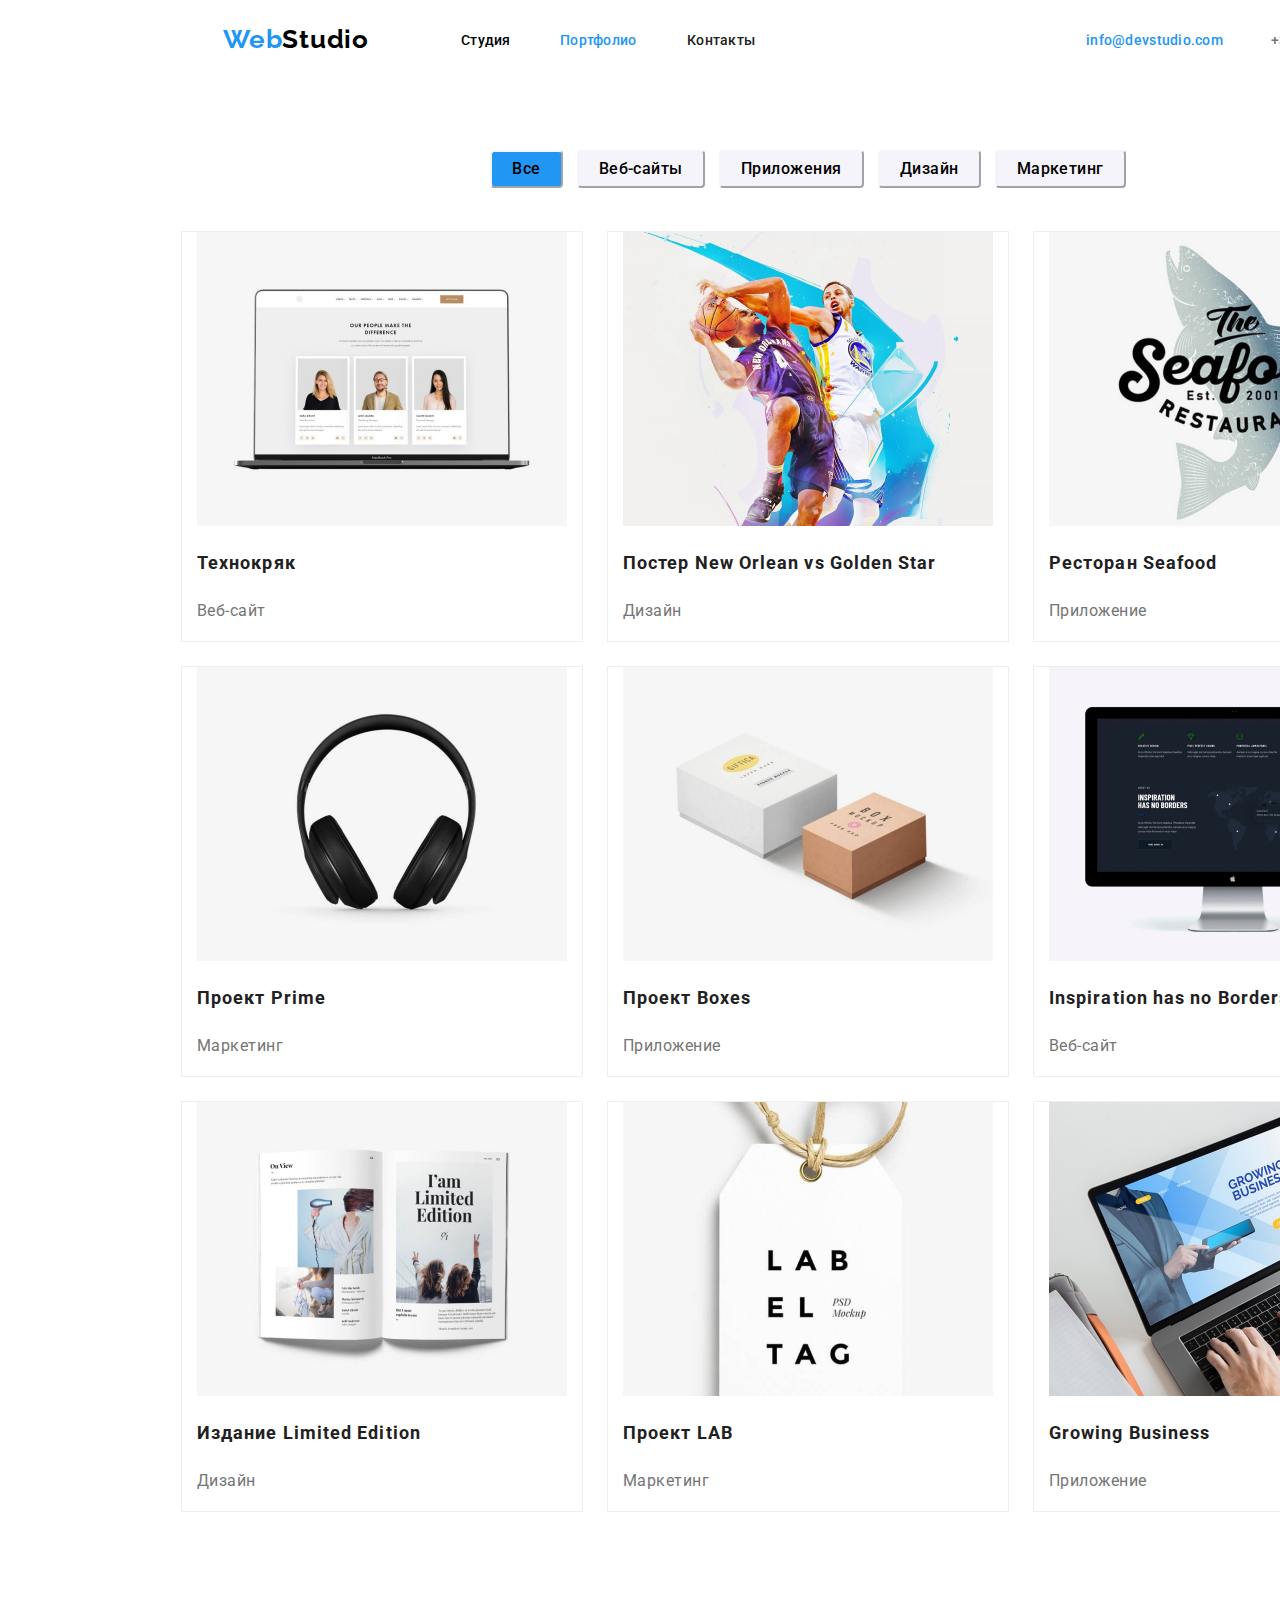
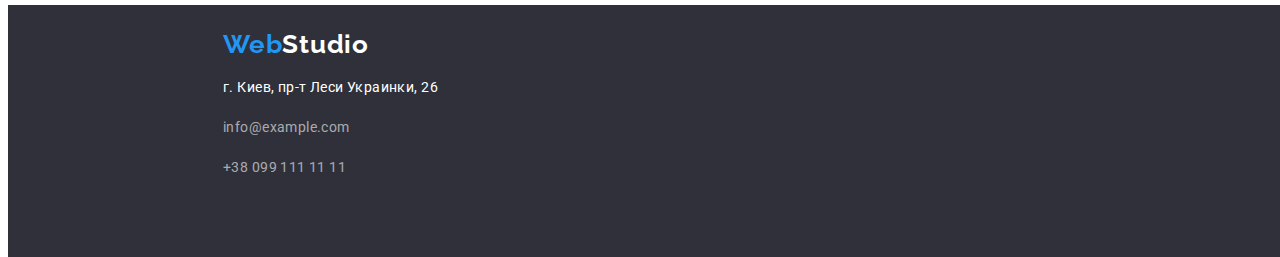
==== portfolio.html @ 657d3d7f "Add files via upload" ====
<!DOCTYPE html>
<html lang="en">
<head>
    <meta charset="UTF-8">
    <meta http-equiv="X-UA-Compatible" content="IE=edge">
    <meta name="viewport" content="width=device-width, initial-scale=1.0">
    <title>Portfolio</title>
    <link rel="stylesheet" href="styles/styles2.css">
    <link rel="preconnect" href="https://fonts.googleapis.com">
    <link rel="preconnect" href="https://fonts.gstatic.com" crossorigin>
    <link href="https://fonts.googleapis.com/css2?family=Raleway:wght@700&family=Roboto:wght@400;700;900&display=swap"
        rel="stylesheet">
</head>
<body>
    <!-- header линия ссылок итд -->
    <header class="header-top">
        <a href="index.html" class="webstudio">Web<span style="color: black;">Studio</span></a>
        <a href="index.html" class="header-studio">Студия</a>
        <a href="portfolio.html" class="header-contact-portfolio">Портфолио</a>
        <a href="" class="header-contact">Контакты</a>
        <a href="mailto:info@devstudio.com" class="header-email">info@devstudio.com</a>
        <a href="callto:+380961111111" class="header-phone">+38 096 111 11 11</a>
    </header>
    
    <main class="main">
        <!-- buttons -->
        <div class="buttons">
            <button class="button button1">Все</button>
            <button class="button">Веб-сайты</button>
            <button class="button">Приложения</button>
            <button class="button">Дизайн</button>
            <button class="button">Маркетинг</button>
            
        </div>
        <!-- stuff -->
        <div class="stuffmain">
        <table class="stuff">
            <tr>
                <td><div class="stuffone"><img src="img/item1.jpg" alt="item1" width="370"><div class="itemname">Технокряк</div><div class="itemdesc">Веб-сайт</div> </div></td>
                <td><div class="stuffone"><img src="img/item2.jpg" alt="item1" width="370"><div class="itemname">Постер New Orlean vs Golden Star</div><div class="itemdesc">Дизайн</div> </div></td>
                <td><div class="stuffone"><img src="img/item3.jpg" alt="item1" width="370"><div class="itemname">Ресторан Seafood</div><div class="itemdesc">Приложение </div></div></td>
            </tr>
            <tr>
                <td><div class="stuffone"><img src="img/item4.jpg" alt="item1" width="370"><div class="itemname">Проект Prime</div><div class="itemdesc">Маркетинг</div></div></td>
                <td><div class="stuffone"><img src="img/item5.jpg" alt="item1" width="370"><div class="itemname">Проект Boxes</div>
                <div class="itemdesc">Приложение</div></div></td>
                <td><div class="stuffone"><img src="img/item6.jpg" alt="item1" width="370"><div class="itemname">Inspiration has no Borders</div>
                <div class="itemdesc">Веб-сайт</div></div></td>
            </tr>
            <tr>
                <td><div class="stuffone"><img src="img/item7.jpg" alt="item1" width="370"><div class="itemname">Издание Limited Edition</div>
                <div class="itemdesc">Дизайн</div></div></td>
                <td><div class="stuffone"><img src="img/item8.jpg" alt="item1" width="370"><div class="itemname">Проект LAB</div>
                <div class="itemdesc">Маркетинг</div></div></td>
                <td><div class="stuffone"><img src="img/item9.jpg" alt="item1" width="370"><div class="itemname">Growing Business</div>
                <div class="itemdesc">Приложение</div></div></td>
            </tr>
        </table>
        </div>
    </main>
    <!-- footer -->
    <footer class="footer-">
        <a href="" class="webstudio">Web<span style="color: rgb(255, 255, 255);">Studio</span></a>
        <div class="connect">
            <address class="adr">г. Киев, пр-т Леси Украинки, 26</address>
            <p><a href="mailto:info@example.com" class="email">info@example.com</a></p>
            <p><a href="tel:+380991111111" class="tel">+38 099 111 11 11</a></p>
        </div>
    </footer>

</body>
</html>
---- styles/styles2.css ----
/* header */
body {
  background-color: #ffffff;
  font-family: "Roboto", sans-serif;
}
/* header линия ссылок итд */
.header-top {
  position: absolute;
  width: 1600px;
  height: 80px;
  left: 0px;
  top: 0px;
  margin-left: 8px;
  background: #ffffff;
}
.webstudio {
  position: absolute;
  width: 145px;
  height: 31px;
  left: 215px;
  top: 24px;
  text-decoration: none;
  font-family: Raleway;
  font-style: normal;
  font-weight: bold;
  font-size: 26px;
  line-height: 31px;
  letter-spacing: 0.03em;
  color: #2196f3;
}
.header-studio {
  position: absolute;
  width: 49px;
  height: 16px;
  left: 453px;
  top: 32px;
  text-decoration: none;
  font-family: Roboto;
  font-style: normal;
  font-weight: 500;
  font-size: 14px;
  line-height: 16px;
  letter-spacing: 0.02em;

  color: black;
}

.header-contact-portfolio {
  position: absolute;
  width: 77px;
  height: 16px;
  left: 552px;
  top: 32px;
  text-decoration: none;
  font-family: Roboto;
  font-style: normal;
  font-weight: 500;
  font-size: 14px;
  line-height: 16px;
  letter-spacing: 0.02em;

  color: #2196f3;
}
.header-contact {
  position: absolute;
  width: 68px;
  height: 16px;
  left: 679px;
  top: 32px;
  text-decoration: none;
  font-family: Roboto;
  font-style: normal;
  font-weight: 500;
  font-size: 14px;
  line-height: 16px;
  letter-spacing: 0.02em;

  color: #212121;
}
.header-email {
  position: absolute;
  width: 135px;
  height: 16px;
  left: 1078px;
  top: 32px;
  text-decoration: none;
  font-family: Roboto;
  font-style: normal;
  font-weight: 500;
  font-size: 14px;
  line-height: 16px;
  letter-spacing: 0.02em;

  color: #2196f3;
}
.header-phone {
  position: absolute;
  width: 122px;
  height: 16px;
  left: 1263px;
  top: 32px;
  text-decoration: none;
  font-family: Roboto;
  font-style: normal;
  font-weight: 500;
  font-size: 14px;
  line-height: 16px;
  letter-spacing: 0.02em;

  color: #757575;
}
/* main */
.main {
  margin-top: 100px;
  text-align: center;
}

/* buttons */

.buttons {
  margin-top: 150px;
  width: 1600px;
}

.button {
  padding-left: 20px;
  padding-right: 20px;
  margin-left: 5px;
  margin-right: 5px;
  height: 38px;
  font-family: Roboto;
  font-style: normal;
  font-weight: 500;
  font-size: 16px;
  line-height: 26px;
  background: #f5f4fa;
  text-align: center;
  letter-spacing: 0.03em;
  cursor: pointer;
  border-radius: 4px;
  border-color: #f5f4fa;
}
.button1 {
  background: #2196f3;
}
/* stuff */
.stuffmain {
  width: 1600px;
}
.stuff {
  margin-top: 30px;
  margin-left: auto;
  margin-right: auto;
  width: 80%;
}
.stuffone {
  background: #ffffff;

  border: 1px solid #eeeeee;
  box-sizing: border-box;
  padding: 0px;
  margin: 10px;
}
.itemname {
  font-family: Roboto;
  font-style: normal;
  font-weight: bold;
  font-size: 18px;
  line-height: 36px;
  /* identical to box height, or 200% */
  text-align: left;
  letter-spacing: 0.06em;
  margin-left: 15px;
  margin-top: 15px;
  margin-bottom: 15px;
  color: #212121;
}
.itemdesc {
  font-family: Roboto;
  font-style: normal;
  font-weight: normal;
  font-size: 16px;
  line-height: 30px;
  /* identical to box height, or 187% */
  text-align: left;
  letter-spacing: 0.03em;
  margin-left: 15px;
  margin-top: 15px;
  margin-bottom: 15px;

  color: #757575;
}
/* footer */

.footer- {
  position: absolute;
  width: 1600px;
  height: 252px;
  left: 0px;
  top: 1597px;
  background: #2f303a;
  margin: 8px;
}
.connect {
  margin-top: 70px;
  margin-left: 215px;
}
.adr {
  font-family: Roboto;
  font-style: normal;
  font-weight: normal;
  font-size: 14px;
  line-height: 24px;
  /* or 171% */

  letter-spacing: 0.03em;

  color: #ffffff;
}
.email {
  font-family: Roboto;
  font-style: normal;
  font-weight: normal;
  font-size: 14px;
  line-height: 24px;
  /* or 171% */

  letter-spacing: 0.03em;
  text-decoration: none;
  color: rgba(255, 255, 255, 0.6);
}
.tel {
  font-family: Roboto;
  font-style: normal;
  font-weight: normal;
  font-size: 14px;
  line-height: 24px;
  /* or 171% */
  text-decoration: none;
  letter-spacing: 0.03em;

  color: rgba(255, 255, 255, 0.6);
}
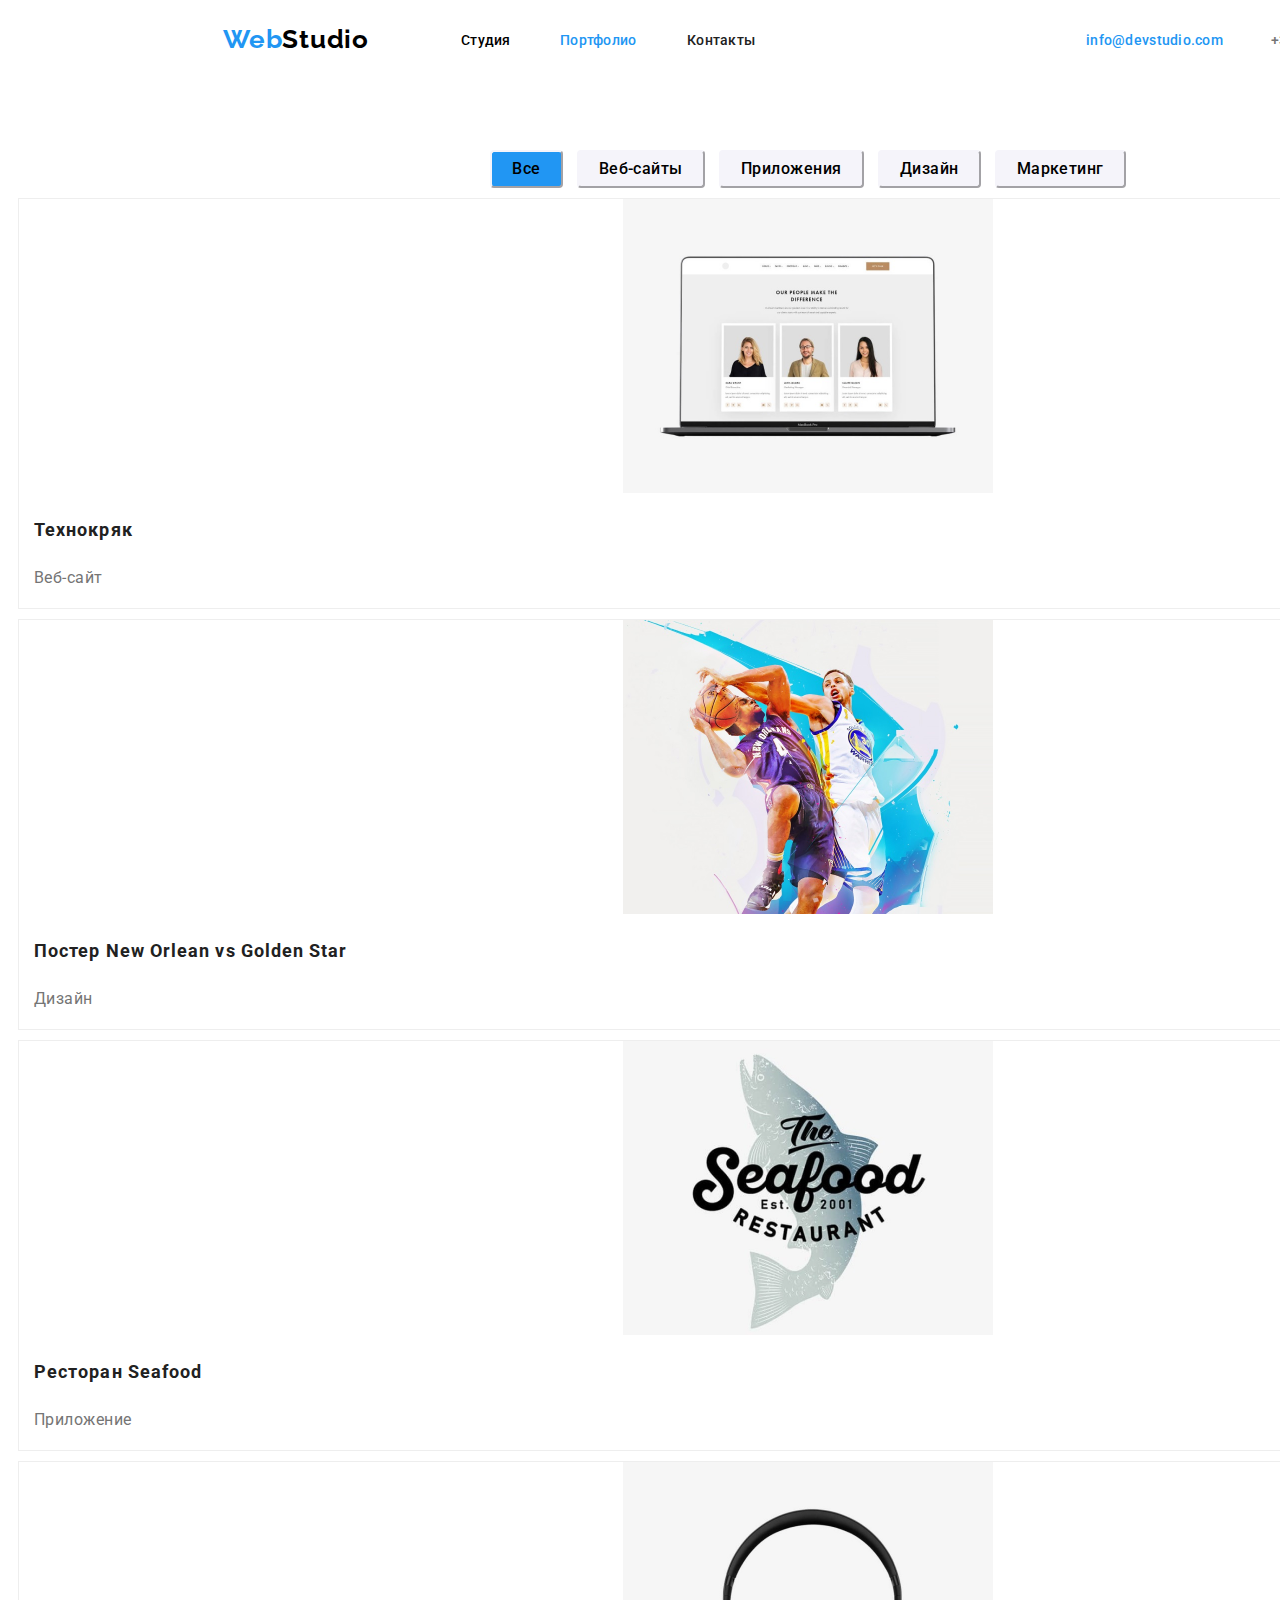
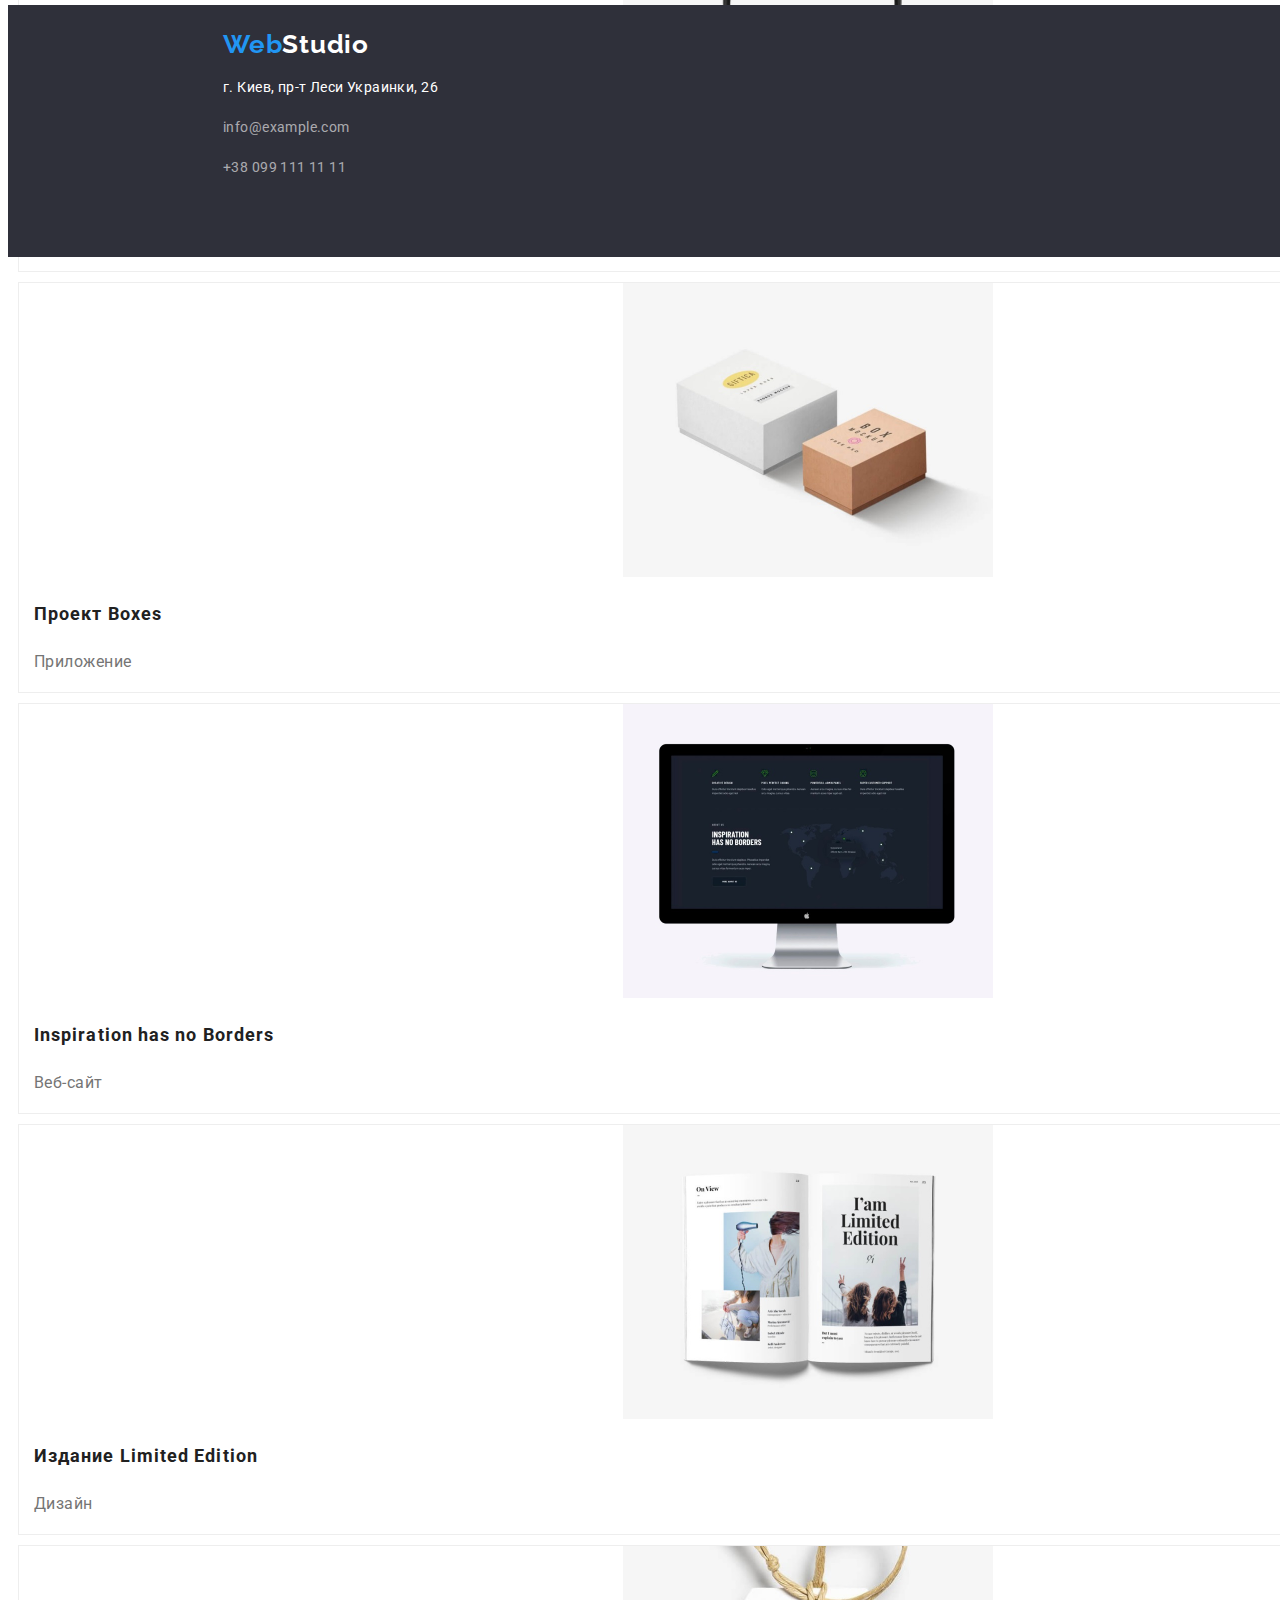
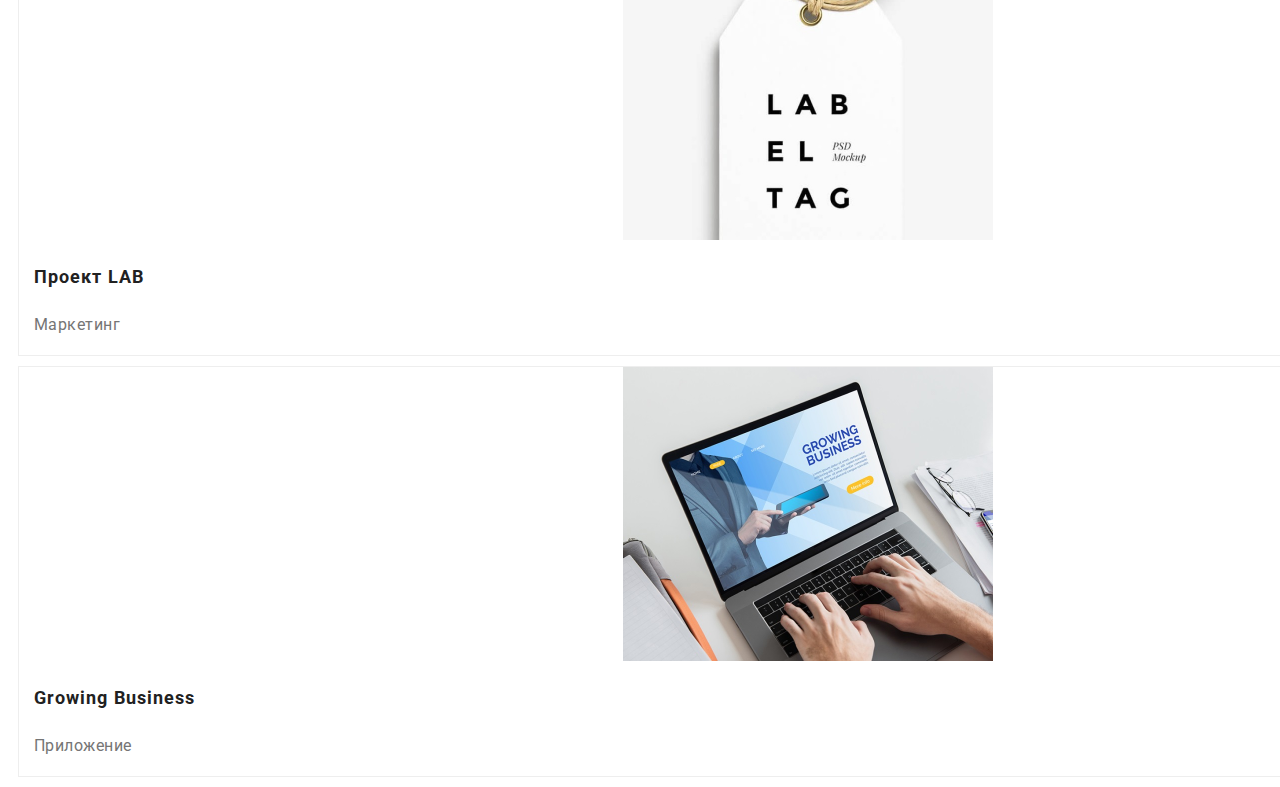
==== commit cd00ae82: "Add files via upload" ====
--- a/portfolio.html
+++ b/portfolio.html
@@ -34,28 +34,29 @@
         </div>
         <!-- stuff -->
         <div class="stuffmain">
-        <table class="stuff">
-            <tr>
-                <td><div class="stuffone"><img src="img/item1.jpg" alt="item1" width="370"><div class="itemname">Технокряк</div><div class="itemdesc">Веб-сайт</div> </div></td>
-                <td><div class="stuffone"><img src="img/item2.jpg" alt="item1" width="370"><div class="itemname">Постер New Orlean vs Golden Star</div><div class="itemdesc">Дизайн</div> </div></td>
-                <td><div class="stuffone"><img src="img/item3.jpg" alt="item1" width="370"><div class="itemname">Ресторан Seafood</div><div class="itemdesc">Приложение </div></div></td>
-            </tr>
-            <tr>
-                <td><div class="stuffone"><img src="img/item4.jpg" alt="item1" width="370"><div class="itemname">Проект Prime</div><div class="itemdesc">Маркетинг</div></div></td>
-                <td><div class="stuffone"><img src="img/item5.jpg" alt="item1" width="370"><div class="itemname">Проект Boxes</div>
-                <div class="itemdesc">Приложение</div></div></td>
-                <td><div class="stuffone"><img src="img/item6.jpg" alt="item1" width="370"><div class="itemname">Inspiration has no Borders</div>
-                <div class="itemdesc">Веб-сайт</div></div></td>
-            </tr>
-            <tr>
-                <td><div class="stuffone"><img src="img/item7.jpg" alt="item1" width="370"><div class="itemname">Издание Limited Edition</div>
-                <div class="itemdesc">Дизайн</div></div></td>
-                <td><div class="stuffone"><img src="img/item8.jpg" alt="item1" width="370"><div class="itemname">Проект LAB</div>
-                <div class="itemdesc">Маркетинг</div></div></td>
-                <td><div class="stuffone"><img src="img/item9.jpg" alt="item1" width="370"><div class="itemname">Growing Business</div>
-                <div class="itemdesc">Приложение</div></div></td>
-            </tr>
-        </table>
+            <!-- 1 line -->
+            <div class="not-table">
+                <div class="stuffone"><img src="img/item1.jpg" alt="item1" width="370"><div class="itemname">Технокряк</div><div class="itemdesc">Веб-сайт</div> </div>
+                <div class="stuffone"><img src="img/item2.jpg" alt="item1" width="370"><div class="itemname">Постер New Orlean vs Golden Star</div><div class="itemdesc">Дизайн</div> </div>
+                <div class="stuffone"><img src="img/item3.jpg" alt="item1" width="370"><div class="itemname">Ресторан Seafood</div><div class="itemdesc">Приложение </div></div>
+            </div>
+            <!-- 2 line -->
+            <div class="not-table">   
+                <div class="stuffone"><img src="img/item4.jpg" alt="item1" width="370"><div class="itemname">Проект Prime</div><div class="itemdesc">Маркетинг</div></div>
+                <div class="stuffone"><img src="img/item5.jpg" alt="item1" width="370"><div class="itemname">Проект Boxes</div>
+                <div class="itemdesc">Приложение</div></div>
+                <div class="stuffone"><img src="img/item6.jpg" alt="item1" width="370"><div class="itemname">Inspiration has no Borders</div>
+                <div class="itemdesc">Веб-сайт</div></div>
+            </div>
+            <!-- 3 line -->
+            <div class="not-table">
+                <div class="stuffone"><img src="img/item7.jpg" alt="item1" width="370"><div class="itemname">Издание Limited Edition</div>
+                <div class="itemdesc">Дизайн</div></div>
+                <div class="stuffone"><img src="img/item8.jpg" alt="item1" width="370"><div class="itemname">Проект LAB</div>
+                <div class="itemdesc">Маркетинг</div></div>
+                <div class="stuffone"><img src="img/item9.jpg" alt="item1" width="370"><div class="itemname">Growing Business</div>
+                <div class="itemdesc">Приложение</div></div>
+            </div>
         </div>
     </main>
     <!-- footer -->
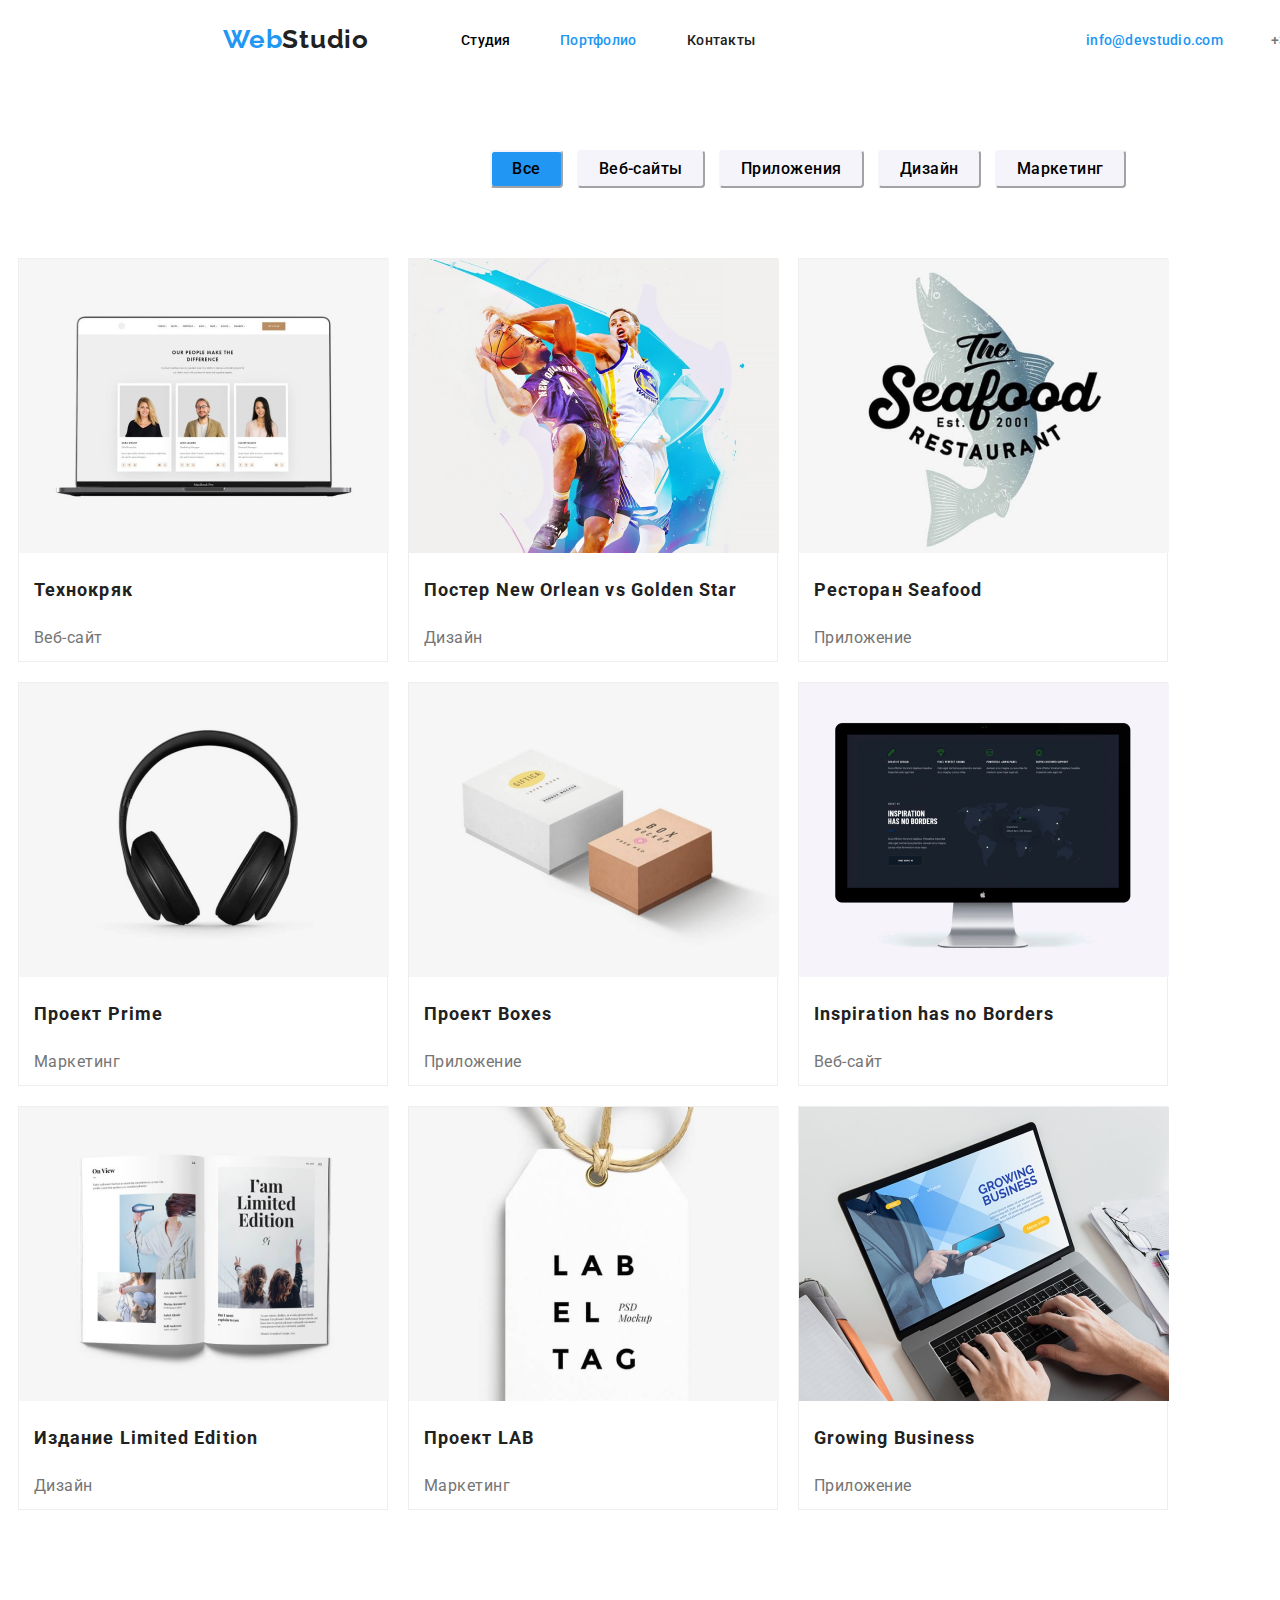
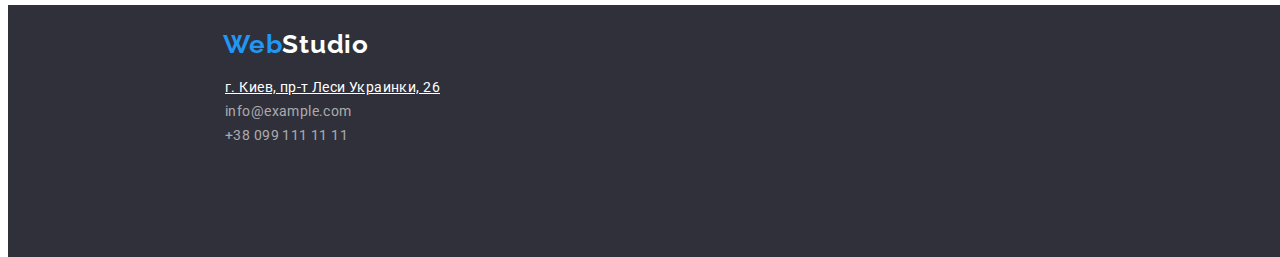
==== commit f53ab91b: "Add files via upload" ====
--- a/portfolio.html
+++ b/portfolio.html
@@ -5,21 +5,27 @@
     <meta http-equiv="X-UA-Compatible" content="IE=edge">
     <meta name="viewport" content="width=device-width, initial-scale=1.0">
     <title>Portfolio</title>
-    <link rel="stylesheet" href="styles/styles2.css">
     <link rel="preconnect" href="https://fonts.googleapis.com">
     <link rel="preconnect" href="https://fonts.gstatic.com" crossorigin>
     <link href="https://fonts.googleapis.com/css2?family=Raleway:wght@700&family=Roboto:wght@400;700;900&display=swap"
         rel="stylesheet">
+    <link rel="stylesheet" href="styles/styles2.css">
 </head>
 <body>
     <!-- header линия ссылок итд -->
     <header class="header-top">
-        <a href="index.html" class="webstudio">Web<span style="color: black;">Studio</span></a>
-        <a href="index.html" class="header-studio">Студия</a>
-        <a href="portfolio.html" class="header-contact-portfolio">Портфолио</a>
-        <a href="" class="header-contact">Контакты</a>
-        <a href="mailto:info@devstudio.com" class="header-email">info@devstudio.com</a>
-        <a href="callto:+380961111111" class="header-phone">+38 096 111 11 11</a>
+        <nav>
+            <a href="index.html" class="webstudio">Web<span class="say-no-to-inline-styles-black">Studio</span></a>
+            <ul class="listfirst">
+                <li><a href="index.html" class="header-studio">Студия</a></li>
+                <li><a href="portfolio.html" class="header-contact-portfolio">Портфолио</a></li>
+                <li><a href="" class="header-contact">Контакты</a></li>
+            </ul>
+        </nav>
+        <ul class="listfirst">
+            <li><a href="mailto:info@devstudio.com" class="header-email">info@devstudio.com</a></li>
+            <li><a href="tel:+380961111111" class="header-phone">+38 096 111 11 11</a></li>
+        </ul>
     </header>
     
     <main class="main">
@@ -61,13 +67,14 @@
     </main>
     <!-- footer -->
     <footer class="footer-">
-        <a href="" class="webstudio">Web<span style="color: rgb(255, 255, 255);">Studio</span></a>
-        <div class="connect">
-            <address class="adr">г. Киев, пр-т Леси Украинки, 26</address>
-            <p><a href="mailto:info@example.com" class="email">info@example.com</a></p>
-            <p><a href="tel:+380991111111" class="tel">+38 099 111 11 11</a></p>
-        </div>
+        <a href="index.html" class="webstudio">Web<span class="say-no-to-inline-styles">Studio</span></a>
+        <address class="connect">
+            <ul class="lastliststyle">
+                <li><a href="https://goo.gl/maps/tZHJ2D7qMrznp7KE7" class="adr">г. Киев, пр-т Леси Украинки, 26</a></li>
+                <li><a href="mailto:info@example.com" class="email">info@example.com</a></li>
+                <li><a href="tel:+380991111111" class="tel">+38 099 111 11 11</a></li>
+            </ul>
+        </address>
     </footer>
-
 </body>
 </html>--- a/styles/styles2.css
+++ b/styles/styles2.css
@@ -13,6 +13,9 @@
   margin-left: 8px;
   background: #ffffff;
 }
+.listfirst {
+  list-style-type: none;
+}
 .webstudio {
   position: absolute;
   width: 145px;
@@ -27,6 +30,12 @@
   line-height: 31px;
   letter-spacing: 0.03em;
   color: #2196f3;
+}
+.say-no-to-inline-styles-black {
+  color: #212121;
+}
+.say-no-to-inline-styles {
+  color: rgb(255, 255, 255);
 }
 .header-studio {
   position: absolute;
@@ -146,7 +155,16 @@
 /* stuff */
 .stuffmain {
   width: 1600px;
-}
+  height: 1200px;
+  margin-left: auto;
+  margin-right: auto;
+  margin-top: 60px;
+}
+.not-table {
+  display: flex;
+  flex-direction: row;
+}
+
 .stuff {
   margin-top: 30px;
   margin-left: auto;
@@ -160,6 +178,8 @@
   box-sizing: border-box;
   padding: 0px;
   margin: 10px;
+  width: 370px;
+  height: 404px;
 }
 .itemname {
   font-family: Roboto;
@@ -201,6 +221,10 @@
   background: #2f303a;
   margin: 8px;
 }
+.lastliststyle {
+  list-style-type: none;
+  margin-left: -38px;
+}
 .connect {
   margin-top: 70px;
   margin-left: 215px;
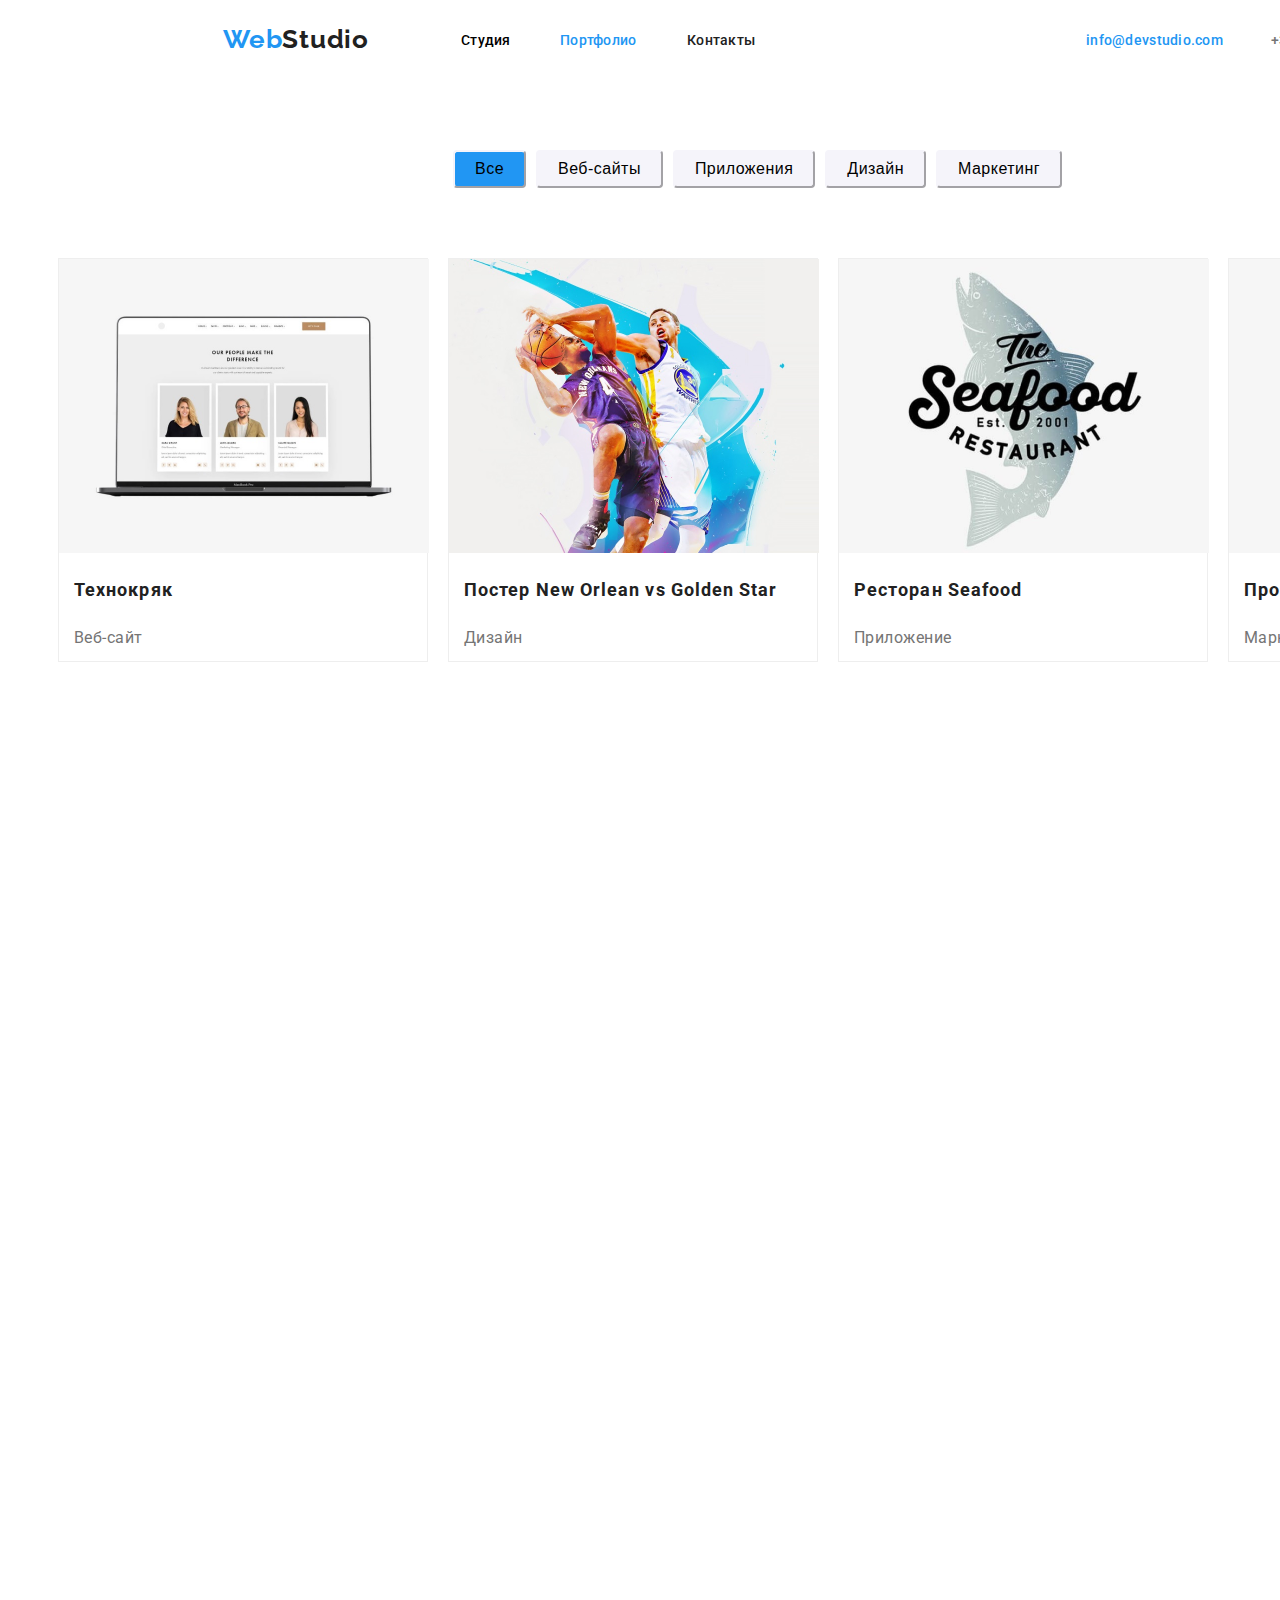
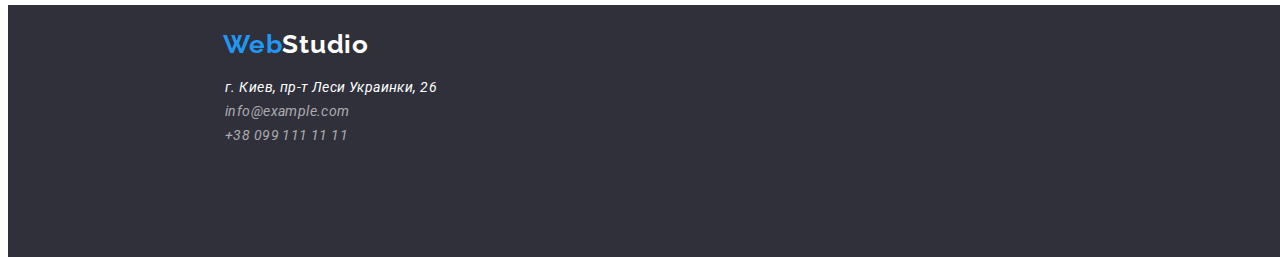
==== commit b3f0861a: "Add files via upload" ====
--- a/portfolio.html
+++ b/portfolio.html
@@ -9,9 +9,9 @@
     <link rel="preconnect" href="https://fonts.gstatic.com" crossorigin>
     <link href="https://fonts.googleapis.com/css2?family=Raleway:wght@700&family=Roboto:wght@400;700;900&display=swap"
         rel="stylesheet">
-    <link rel="stylesheet" href="styles/styles2.css">
+    <link rel="stylesheet" href="styles/styles.css">
 </head>
-<body>
+<body class="body">
     <!-- header линия ссылок итд -->
     <header class="header-top">
         <nav>
@@ -31,38 +31,36 @@
     <main class="main">
         <!-- buttons -->
         <div class="buttons">
-            <button class="button button1">Все</button>
-            <button class="button">Веб-сайты</button>
-            <button class="button">Приложения</button>
-            <button class="button">Дизайн</button>
-            <button class="button">Маркетинг</button>
-            
+            <ul class="list-buttons">
+                <li><button class="button button1">Все</button></li>
+                <li><button class="button">Веб-сайты</button></li>
+                <li><button class="button">Приложения</button></li>
+                <li><button class="button">Дизайн</button></li>
+                <li><button class="button">Маркетинг</button></li>
+            </ul>
         </div>
         <!-- stuff -->
         <div class="stuffmain">
             <!-- 1 line -->
-            <div class="not-table">
-                <div class="stuffone"><img src="img/item1.jpg" alt="item1" width="370"><div class="itemname">Технокряк</div><div class="itemdesc">Веб-сайт</div> </div>
-                <div class="stuffone"><img src="img/item2.jpg" alt="item1" width="370"><div class="itemname">Постер New Orlean vs Golden Star</div><div class="itemdesc">Дизайн</div> </div>
-                <div class="stuffone"><img src="img/item3.jpg" alt="item1" width="370"><div class="itemname">Ресторан Seafood</div><div class="itemdesc">Приложение </div></div>
-            </div>
+            <ul class="not-table">
+                <li class="stuffone"><img src="img/item1.jpg" alt="item1" width="370"><div class="itemname">Технокряк</div><div class="itemdesc">Веб-сайт</div></li>
+                <li class="stuffone"><img src="img/item2.jpg" alt="item1" width="370"><div class="itemname">Постер New Orlean vs Golden Star</div><div class="itemdesc">Дизайн</div></li>
+                <li class="stuffone"><img src="img/item3.jpg" alt="item1" width="370"><div class="itemname">Ресторан Seafood</div><div class="itemdesc">Приложение </div></li>
             <!-- 2 line -->
-            <div class="not-table">   
-                <div class="stuffone"><img src="img/item4.jpg" alt="item1" width="370"><div class="itemname">Проект Prime</div><div class="itemdesc">Маркетинг</div></div>
-                <div class="stuffone"><img src="img/item5.jpg" alt="item1" width="370"><div class="itemname">Проект Boxes</div>
-                <div class="itemdesc">Приложение</div></div>
-                <div class="stuffone"><img src="img/item6.jpg" alt="item1" width="370"><div class="itemname">Inspiration has no Borders</div>
-                <div class="itemdesc">Веб-сайт</div></div>
-            </div>
+                <li class="stuffone"><img src="img/item4.jpg" alt="item1" width="370"><div class="itemname">Проект Prime</div><div class="itemdesc">Маркетинг</div></li>
+                <li class="stuffone"><img src="img/item5.jpg" alt="item1" width="370"><div class="itemname">Проект Boxes</div>
+                <div class="itemdesc">Приложение</div></li>
+                <li class="stuffone"><img src="img/item6.jpg" alt="item1" width="370"><div class="itemname">Inspiration has no Borders</div>
+                <div class="itemdesc">Веб-сайт</div></li>
             <!-- 3 line -->
-            <div class="not-table">
-                <div class="stuffone"><img src="img/item7.jpg" alt="item1" width="370"><div class="itemname">Издание Limited Edition</div>
-                <div class="itemdesc">Дизайн</div></div>
-                <div class="stuffone"><img src="img/item8.jpg" alt="item1" width="370"><div class="itemname">Проект LAB</div>
-                <div class="itemdesc">Маркетинг</div></div>
-                <div class="stuffone"><img src="img/item9.jpg" alt="item1" width="370"><div class="itemname">Growing Business</div>
-                <div class="itemdesc">Приложение</div></div>
-            </div>
+            <!-- <div class="not-table"> -->
+                <li class="stuffone"><img src="img/item7.jpg" alt="item1" width="370"><div class="itemname">Издание Limited Edition</div>
+                <div class="itemdesc">Дизайн</div></li>
+                <li class="stuffone"><img src="img/item8.jpg" alt="item1" width="370"><div class="itemname">Проект LAB</div>
+                <div class="itemdesc">Маркетинг</div></li>
+                <li class="stuffone"><img src="img/item9.jpg" alt="item1" width="370"><div class="itemname">Growing Business</div>
+                <div class="itemdesc">Приложение</div></li>
+            </ul>
         </div>
     </main>
     <!-- footer -->
--- a/styles/styles.css
+++ b/styles/styles.css
@@ -0,0 +1,493 @@
+.body {
+  background-color: #ffffff;
+  font-family: "Roboto", sans-serif;
+}
+:root {
+  --color-primary: #2196f3;
+}
+
+/* header линия ссылок итд */
+.header-top {
+  position: absolute;
+  width: 1600px;
+  height: 80px;
+  left: 0px;
+  top: 0px;
+  margin-left: 8px;
+  background: #ffffff;
+}
+.listfirst {
+  list-style-type: none;
+}
+.say-no-to-inline-styles-black {
+  color: #212121;
+}
+.say-no-to-inline-styles {
+  color: rgb(255, 255, 255);
+}
+
+.webstudio {
+  position: absolute;
+  width: 145px;
+  height: 31px;
+  left: 215px;
+  top: 24px;
+  text-decoration: none;
+  font-family: Raleway;
+  font-style: normal;
+  font-weight: bold;
+  font-size: 26px;
+  line-height: 31px;
+  letter-spacing: 0.03em;
+  color: var(--color-primary);
+}
+.header-studio-index {
+  position: absolute;
+  width: 49px;
+  height: 16px;
+  left: 453px;
+  top: 32px;
+  text-decoration: none;
+  font-style: normal;
+  font-weight: 500;
+  font-size: 14px;
+  line-height: 16px;
+  letter-spacing: 0.02em;
+
+  color: var(--color-primary);
+}
+
+.header-contact-portfolio-index {
+  position: absolute;
+  width: 77px;
+  height: 16px;
+  left: 552px;
+  top: 32px;
+  text-decoration: none;
+  font-style: normal;
+  font-weight: 500;
+  font-size: 14px;
+  line-height: 16px;
+  letter-spacing: 0.02em;
+
+  color: #212121;
+}
+.header-contact {
+  position: absolute;
+  width: 68px;
+  height: 16px;
+  left: 679px;
+  top: 32px;
+  text-decoration: none;
+  font-style: normal;
+  font-weight: 500;
+  font-size: 14px;
+  line-height: 16px;
+  letter-spacing: 0.02em;
+
+  color: #212121;
+}
+
+.header-phone {
+  position: absolute;
+  width: 122px;
+  height: 16px;
+  left: 1263px;
+  top: 32px;
+  text-decoration: none;
+  font-style: normal;
+  font-weight: 500;
+  font-size: 14px;
+  line-height: 16px;
+  letter-spacing: 0.02em;
+
+  color: #757575;
+}
+
+/* первый блок - пикча со слоганом */
+.fblock-solutions {
+  background-color: #2f303a;
+  width: 1600px;
+  height: 600px;
+  text-align: center;
+}
+.fblock-solutions-text {
+  color: #ffffff;
+  text-transform: uppercase;
+  font-weight: 900;
+  font-size: 44px;
+  font-weight: 900;
+  line-height: 60px;
+  letter-spacing: 0.06em;
+  text-align: center;
+  padding-top: 200px;
+  padding-bottom: 0px;
+}
+.fblock-button {
+  position: absolute;
+  width: 200px;
+  height: 50px;
+  left: 700px;
+  top: 380px;
+  background: var(--color-primary);
+  box-shadow: 0px 4px 4px rgba(0, 0, 0, 0.15);
+  border-radius: 4px;
+  font-weight: bold;
+  font-size: 16px;
+  line-height: 30px;
+  letter-spacing: 0.06em;
+  color: #ffffff;
+  cursor: pointer;
+}
+/* 2й блок. тезисы + чем занимаемся */
+.sblockmain {
+  width: 1600px;
+}
+
+.sblock-fourblocks {
+  list-style-type: none;
+  display: flex;
+  flex-direction: row;
+  width: 1100px;
+  margin-left: auto;
+  margin-right: auto;
+  margin-top: 50px;
+  margin-bottom: 100px;
+}
+.sblock-blocks {
+  margin: 5px;
+}
+.sblock-blocks-headers {
+  font-weight: bold;
+  font-size: 14px;
+  line-height: 16px;
+  letter-spacing: 0.03em;
+  text-transform: uppercase;
+
+  color: #212121;
+}
+.sblock-blocks-text {
+  margin-top: 20px;
+  font-size: 14px;
+  line-height: 24px;
+  letter-spacing: 0.03em;
+  color: #757575;
+}
+
+.sblock-whatwedo {
+  text-align: center;
+  margin-left: -90px;
+  font-weight: bold;
+  font-size: 36px;
+  line-height: 42px;
+  text-align: center;
+  letter-spacing: 0.03em;
+
+  color: #212121;
+}
+
+.sblock-pics {
+  margin-top: 40px;
+  margin-left: 125px;
+  margin-right: auto;
+  display: flex;
+  flex-direction: row;
+  list-style: none;
+}
+.sb-image {
+  margin: 10px;
+}
+/* 3й блок - дримтим */
+.dreamteammain {
+  width: 1600px;
+  background: #f5f4fa;
+}
+.ourteamtext {
+  text-align: center;
+  font-weight: bold;
+  font-size: 36px;
+  line-height: 42px;
+  text-align: center;
+  letter-spacing: 0.03em;
+  padding-top: 120px;
+  color: #212121;
+}
+
+.tblock-main {
+  display: flex;
+  flex-direction: row;
+  width: 1600px;
+  height: 648px;
+  padding-left: 100px;
+}
+.tblock-teammateblock {
+  background-color: #ffffff;
+  list-style-type: none;
+  text-align: center;
+  margin: 20px;
+  box-shadow: 0px 1px 3px rgba(0, 0, 0, 0.12), 0px 1px 1px rgba(0, 0, 0, 0.14),
+    0px 2px 1px rgba(0, 0, 0, 0.2);
+  border-radius: 0px 0px 4px 4px;
+  height: 400px;
+}
+
+/* футер - адрес контакты */
+.footer-two {
+  position: absolute;
+  width: 1600px;
+  height: 252px;
+  left: 0px;
+  top: 2097px;
+  background: #2f303a;
+  margin: 8px;
+  line-height: 40px;
+}
+.connect {
+  margin-top: 70px;
+  margin-left: 215px;
+}
+.lastliststyle {
+  list-style-type: none;
+  margin-left: -38px;
+}
+
+.adr {
+  font-weight: normal;
+  font-size: 14px;
+  line-height: 24px;
+  /* or 171% */
+  text-decoration: none;
+  letter-spacing: 0.03em;
+
+  color: #ffffff;
+}
+
+.tel {
+  font-size: 14px;
+  line-height: 24px;
+  /* or 171% */
+  text-decoration: none;
+  letter-spacing: 0.03em;
+
+  color: rgba(255, 255, 255, 0.6);
+}
+/* header */
+
+/* header линия ссылок итд */
+.header-top {
+  position: absolute;
+  width: 1600px;
+  height: 80px;
+  left: 0px;
+  top: 0px;
+  margin-left: 8px;
+  background: #ffffff;
+}
+.listfirst {
+  list-style-type: none;
+}
+.webstudio {
+  position: absolute;
+  width: 145px;
+  height: 31px;
+  left: 215px;
+  top: 24px;
+  text-decoration: none;
+  font-family: Raleway;
+  font-weight: bold;
+  font-size: 26px;
+  line-height: 31px;
+  letter-spacing: 0.03em;
+  color: #2196f3;
+}
+.say-no-to-inline-styles-black {
+  color: #212121;
+}
+.say-no-to-inline-styles {
+  color: rgb(255, 255, 255);
+}
+.header-studio {
+  position: absolute;
+  width: 49px;
+  height: 16px;
+  left: 453px;
+  top: 32px;
+  text-decoration: none;
+  font-weight: 500;
+  font-size: 14px;
+  line-height: 16px;
+  letter-spacing: 0.02em;
+
+  color: black;
+}
+
+.header-contact-portfolio {
+  position: absolute;
+  width: 77px;
+  height: 16px;
+  left: 552px;
+  top: 32px;
+  text-decoration: none;
+  font-weight: 500;
+  font-size: 14px;
+  line-height: 16px;
+  letter-spacing: 0.02em;
+
+  color: #2196f3;
+}
+.header-contact {
+  position: absolute;
+  width: 68px;
+  height: 16px;
+  left: 679px;
+  top: 32px;
+  text-decoration: none;
+  font-weight: 500;
+  font-size: 14px;
+  line-height: 16px;
+  letter-spacing: 0.02em;
+
+  color: #212121;
+}
+.header-email {
+  position: absolute;
+  width: 135px;
+  height: 16px;
+  left: 1078px;
+  top: 32px;
+  text-decoration: none;
+  font-weight: 500;
+  font-size: 14px;
+  line-height: 16px;
+  letter-spacing: 0.02em;
+
+  color: #2196f3;
+}
+.header-phone {
+  position: absolute;
+  width: 122px;
+  height: 16px;
+  left: 1263px;
+  top: 32px;
+  text-decoration: none;
+  font-weight: 500;
+  font-size: 14px;
+  line-height: 16px;
+  letter-spacing: 0.02em;
+
+  color: #757575;
+}
+/* main */
+.main {
+  margin-top: 100px;
+  text-align: center;
+}
+
+/* buttons */
+
+.buttons {
+  margin-top: 150px;
+  width: 1600px;
+}
+.list-buttons {
+  list-style: none;
+  display: flex;
+  flex-direction: row;
+  margin-left: 400px;
+}
+
+.button {
+  padding-left: 20px;
+  padding-right: 20px;
+  margin-left: 5px;
+  margin-right: 5px;
+  height: 38px;
+  font-weight: 500;
+  font-size: 16px;
+  line-height: 26px;
+  background: #f5f4fa;
+  text-align: center;
+  letter-spacing: 0.03em;
+  cursor: pointer;
+  border-radius: 4px;
+  border-color: #f5f4fa;
+}
+.button1 {
+  background: #2196f3;
+}
+/* stuff */
+.stuffmain {
+  width: 1600px;
+  height: 1200px;
+  margin-left: auto;
+  margin-right: auto;
+  margin-top: 60px;
+}
+.not-table {
+  display: flex;
+  flex-direction: row;
+  list-style: none;
+  width: 1000px;
+}
+
+.stuff {
+  margin-top: 30px;
+  margin-left: auto;
+  margin-right: auto;
+  width: 80%;
+}
+.stuffone {
+  background: #ffffff;
+
+  border: 1px solid #eeeeee;
+  box-sizing: border-box;
+  padding: 0px;
+  margin: 10px;
+  width: 370px;
+  height: 404px;
+}
+.itemname {
+  font-weight: bold;
+  font-size: 18px;
+  line-height: 36px;
+  /* identical to box height, or 200% */
+  text-align: left;
+  letter-spacing: 0.06em;
+  margin-left: 15px;
+  margin-top: 15px;
+  margin-bottom: 15px;
+  color: #212121;
+}
+.itemdesc {
+  font-size: 16px;
+  line-height: 30px;
+  /* identical to box height, or 187% */
+  text-align: left;
+  letter-spacing: 0.03em;
+  margin-left: 15px;
+  margin-top: 15px;
+  margin-bottom: 15px;
+
+  color: #757575;
+}
+/* footer */
+
+.footer- {
+  position: absolute;
+  width: 1600px;
+  height: 252px;
+  left: 0px;
+  top: 1597px;
+  background: #2f303a;
+  margin: 8px;
+}
+
+.email {
+  font-size: 14px;
+  line-height: 24px;
+  /* or 171% */
+
+  letter-spacing: 0.03em;
+  text-decoration: none;
+  color: rgba(255, 255, 255, 0.6);
+}
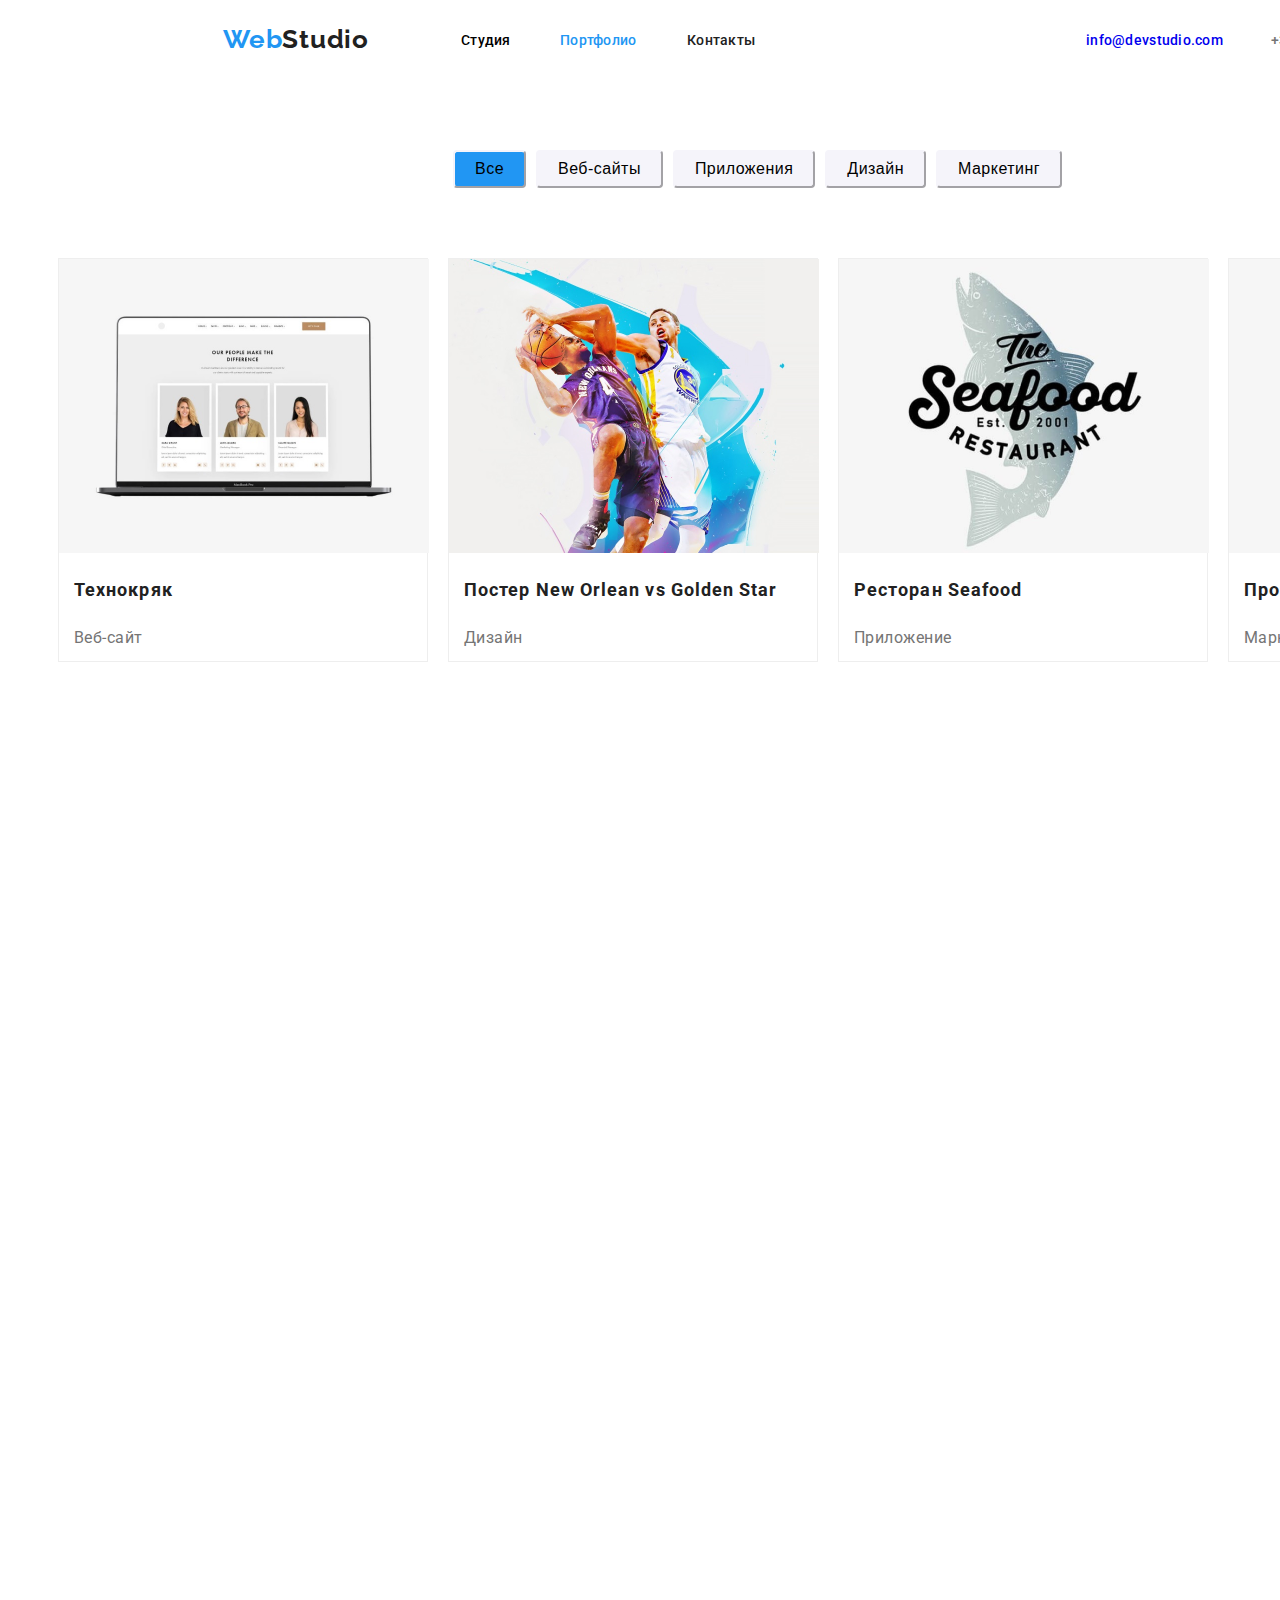
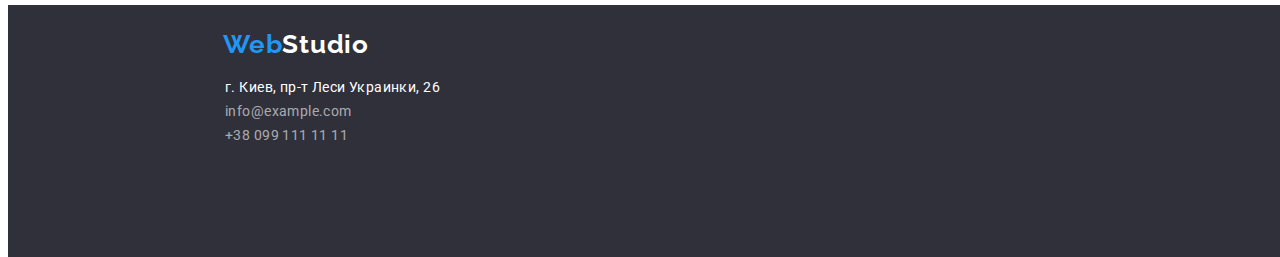
==== commit 5b5ed2a7: "Add files via upload" ====
--- a/portfolio.html
+++ b/portfolio.html
@@ -17,9 +17,9 @@
         <nav>
             <a href="index.html" class="webstudio">Web<span class="say-no-to-inline-styles-black">Studio</span></a>
             <ul class="listfirst">
-                <li><a href="index.html" class="header-studio">Студия</a></li>
-                <li><a href="portfolio.html" class="header-contact-portfolio">Портфолио</a></li>
-                <li><a href="" class="header-contact">Контакты</a></li>
+                <li><a href="index.html" class="header-studio andhover">Студия</a></li>
+                <li><a href="portfolio.html" class="header-contact-portfolio andhover">Портфолио</a></li>
+                <li><a href="" class="header-contact andhover">Контакты</a></li>
             </ul>
         </nav>
         <ul class="listfirst">
@@ -43,23 +43,23 @@
         <div class="stuffmain">
             <!-- 1 line -->
             <ul class="not-table">
-                <li class="stuffone"><img src="img/item1.jpg" alt="item1" width="370"><div class="itemname">Технокряк</div><div class="itemdesc">Веб-сайт</div></li>
-                <li class="stuffone"><img src="img/item2.jpg" alt="item1" width="370"><div class="itemname">Постер New Orlean vs Golden Star</div><div class="itemdesc">Дизайн</div></li>
-                <li class="stuffone"><img src="img/item3.jpg" alt="item1" width="370"><div class="itemname">Ресторан Seafood</div><div class="itemdesc">Приложение </div></li>
+                <li class="stuffone"><img src="img/item1.jpg" alt="item1" width="370"><p class="itemname">Технокряк</p><p class="itemdesc">Веб-сайт</p></li>
+                <li class="stuffone"><img src="img/item2.jpg" alt="item1" width="370"><p class="itemname">Постер New Orlean vs Golden Star</p><p class="itemdesc">Дизайн</p></li>
+                <li class="stuffone"><img src="img/item3.jpg" alt="item1" width="370"><p class="itemname">Ресторан Seafood</p><p class="itemdesc">Приложение </p></li>
             <!-- 2 line -->
-                <li class="stuffone"><img src="img/item4.jpg" alt="item1" width="370"><div class="itemname">Проект Prime</div><div class="itemdesc">Маркетинг</div></li>
-                <li class="stuffone"><img src="img/item5.jpg" alt="item1" width="370"><div class="itemname">Проект Boxes</div>
-                <div class="itemdesc">Приложение</div></li>
-                <li class="stuffone"><img src="img/item6.jpg" alt="item1" width="370"><div class="itemname">Inspiration has no Borders</div>
-                <div class="itemdesc">Веб-сайт</div></li>
+                <li class="stuffone"><img src="img/item4.jpg" alt="item1" width="370"><p class="itemname">Проект Prime</p><p class="itemdesc">Маркетинг</p></li>
+                <li class="stuffone"><img src="img/item5.jpg" alt="item1" width="370"><p class="itemname">Проект Boxes</p>
+                <p class="itemdesc">Приложение</p></li>
+                <li class="stuffone"><img src="img/item6.jpg" alt="item1" width="370"><p class="itemname">Inspiration has no Borders</p>
+                <p class="itemdesc">Веб-сайт</p></li>
             <!-- 3 line -->
             <!-- <div class="not-table"> -->
-                <li class="stuffone"><img src="img/item7.jpg" alt="item1" width="370"><div class="itemname">Издание Limited Edition</div>
-                <div class="itemdesc">Дизайн</div></li>
-                <li class="stuffone"><img src="img/item8.jpg" alt="item1" width="370"><div class="itemname">Проект LAB</div>
-                <div class="itemdesc">Маркетинг</div></li>
-                <li class="stuffone"><img src="img/item9.jpg" alt="item1" width="370"><div class="itemname">Growing Business</div>
-                <div class="itemdesc">Приложение</div></li>
+                <li class="stuffone"><img src="img/item7.jpg" alt="item1" width="370"><p class="itemname">Издание Limited Edition</p>
+                <p class="itemdesc">Дизайн</p></li>
+                <li class="stuffone"><img src="img/item8.jpg" alt="item1" width="370"><p class="itemname">Проект LAB</p>
+                <p class="itemdesc">Маркетинг</p></li>
+                <li class="stuffone"><img src="img/item9.jpg" alt="item1" width="370"><p class="itemname">Growing Business</p>
+                <p class="itemdesc">Приложение</p></li>
             </ul>
         </div>
     </main>
--- a/styles/styles.css
+++ b/styles/styles.css
@@ -87,7 +87,9 @@
 
   color: #212121;
 }
-
+.andhover:hover {
+  color: var(--color-primary);
+}
 .header-phone {
   position: absolute;
   width: 122px;
@@ -230,7 +232,25 @@
   border-radius: 0px 0px 4px 4px;
   height: 400px;
 }
-
+.bobname {
+  font-family: Roboto;
+  font-size: 16px;
+  font-style: normal;
+  font-weight: 500;
+  line-height: 19px;
+  letter-spacing: 0.03em;
+  text-align: center;
+}
+.bobdesc {
+  font-family: Roboto;
+  font-size: 16px;
+  font-style: normal;
+  font-weight: 400;
+  line-height: 19px;
+  letter-spacing: 0.03em;
+  text-align: center;
+  color: #757575;
+}
 /* футер - адрес контакты */
 .footer-two {
   position: absolute;
@@ -249,6 +269,7 @@
 .lastliststyle {
   list-style-type: none;
   margin-left: -38px;
+  font-style: normal;
 }
 
 .adr {
@@ -298,7 +319,7 @@
   font-size: 26px;
   line-height: 31px;
   letter-spacing: 0.03em;
-  color: #2196f3;
+  color: var(--color-primary);
 }
 .say-no-to-inline-styles-black {
   color: #212121;
@@ -333,7 +354,7 @@
   line-height: 16px;
   letter-spacing: 0.02em;
 
-  color: #2196f3;
+  color: var(--color-primary);
 }
 .header-contact {
   position: absolute;
@@ -360,8 +381,9 @@
   font-size: 14px;
   line-height: 16px;
   letter-spacing: 0.02em;
-
-  color: #2196f3;
+}
+.header-email:hover {
+  color: var(--color-primary);
 }
 .header-phone {
   position: absolute;
@@ -412,8 +434,11 @@
   border-radius: 4px;
   border-color: #f5f4fa;
 }
+.button:hover {
+  background-color: var(--color-primary);
+}
 .button1 {
-  background: #2196f3;
+  background: var(--color-primary);
 }
 /* stuff */
 .stuffmain {
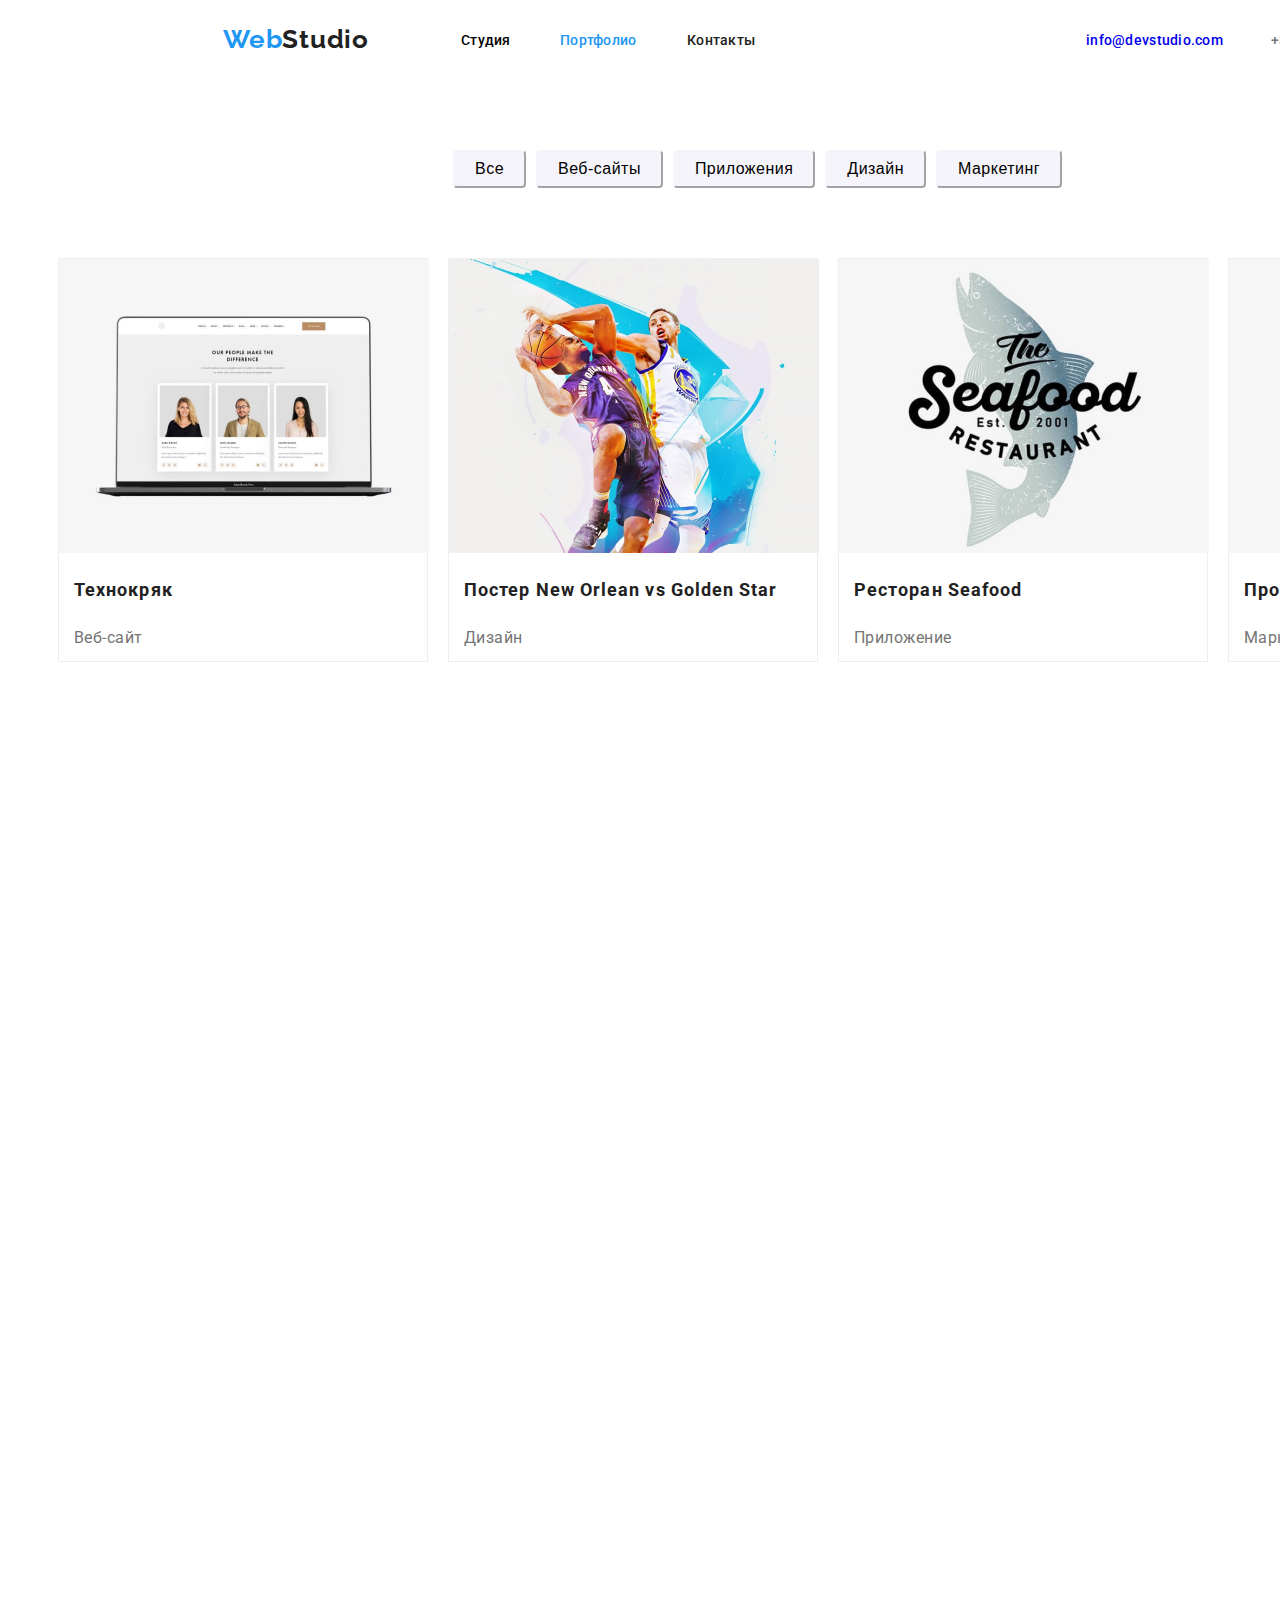
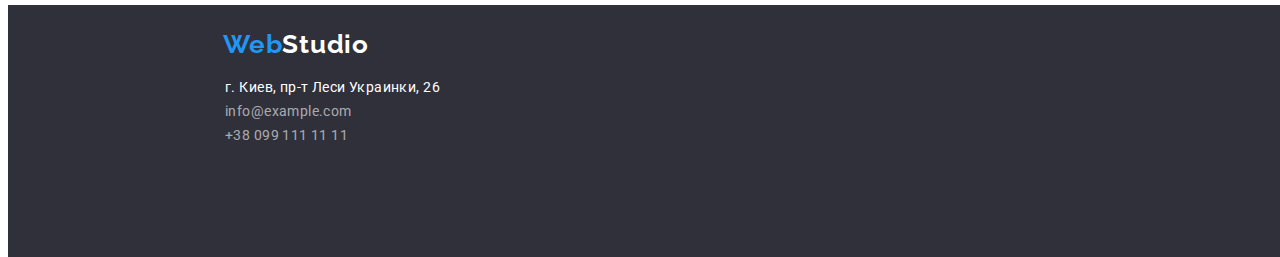
==== commit dd9db2ad: "Add files via upload" ====
--- a/portfolio.html
+++ b/portfolio.html
@@ -17,9 +17,9 @@
         <nav>
             <a href="index.html" class="webstudio">Web<span class="say-no-to-inline-styles-black">Studio</span></a>
             <ul class="listfirst">
-                <li><a href="index.html" class="header-studio andhover">Студия</a></li>
-                <li><a href="portfolio.html" class="header-contact-portfolio andhover">Портфолио</a></li>
-                <li><a href="" class="header-contact andhover">Контакты</a></li>
+                <li><a href="index.html" class="header-studio andhover bolder"  style="font-weight: 500;">Студия</a></li>
+                <li><a href="portfolio.html" class="header-contact-portfolio andhover bolder"  style="font-weight: 500;">Портфолио</a></li>
+                <li><a href="" class="header-contact andhover" style="font-weight: 500;">Контакты</a></li>
             </ul>
         </nav>
         <ul class="listfirst">
@@ -32,7 +32,7 @@
         <!-- buttons -->
         <div class="buttons">
             <ul class="list-buttons">
-                <li><button class="button button1">Все</button></li>
+                <li><button class="button">Все</button></li>
                 <li><button class="button">Веб-сайты</button></li>
                 <li><button class="button">Приложения</button></li>
                 <li><button class="button">Дизайн</button></li>
@@ -43,14 +43,14 @@
         <div class="stuffmain">
             <!-- 1 line -->
             <ul class="not-table">
-                <li class="stuffone"><img src="img/item1.jpg" alt="item1" width="370"><p class="itemname">Технокряк</p><p class="itemdesc">Веб-сайт</p></li>
-                <li class="stuffone"><img src="img/item2.jpg" alt="item1" width="370"><p class="itemname">Постер New Orlean vs Golden Star</p><p class="itemdesc">Дизайн</p></li>
-                <li class="stuffone"><img src="img/item3.jpg" alt="item1" width="370"><p class="itemname">Ресторан Seafood</p><p class="itemdesc">Приложение </p></li>
+                <li class="stuffone"><img src="img/item1.jpg" alt="item1" width="370"><h2 class="itemname">Технокряк</h2><p class="itemdesc">Веб-сайт</p></li>
+                <li class="stuffone"><img src="img/item2.jpg" alt="item1" width="370"><h2 class="itemname">Постер New Orlean vs Golden Star</h2><p class="itemdesc">Дизайн</p></li>
+                <li class="stuffone"><img src="img/item3.jpg" alt="item1" width="370"><h2 class="itemname">Ресторан Seafood</h2><p class="itemdesc">Приложение </p></li>
             <!-- 2 line -->
-                <li class="stuffone"><img src="img/item4.jpg" alt="item1" width="370"><p class="itemname">Проект Prime</p><p class="itemdesc">Маркетинг</p></li>
-                <li class="stuffone"><img src="img/item5.jpg" alt="item1" width="370"><p class="itemname">Проект Boxes</p>
+                <li class="stuffone"><img src="img/item4.jpg" alt="item1" width="370"><h2 class="itemname">Проект Prime</h2><p class="itemdesc">Маркетинг</p></li>
+                <li class="stuffone"><img src="img/item5.jpg" alt="item1" width="370"><h2 class="itemname">Проект Boxes</h2>
                 <p class="itemdesc">Приложение</p></li>
-                <li class="stuffone"><img src="img/item6.jpg" alt="item1" width="370"><p class="itemname">Inspiration has no Borders</p>
+                <li class="stuffone"><img src="img/item6.jpg" alt="item1" width="370"><h2 class="itemname">Inspiration has no Borders</h2
                 <p class="itemdesc">Веб-сайт</p></li>
             <!-- 3 line -->
             <!-- <div class="not-table"> -->
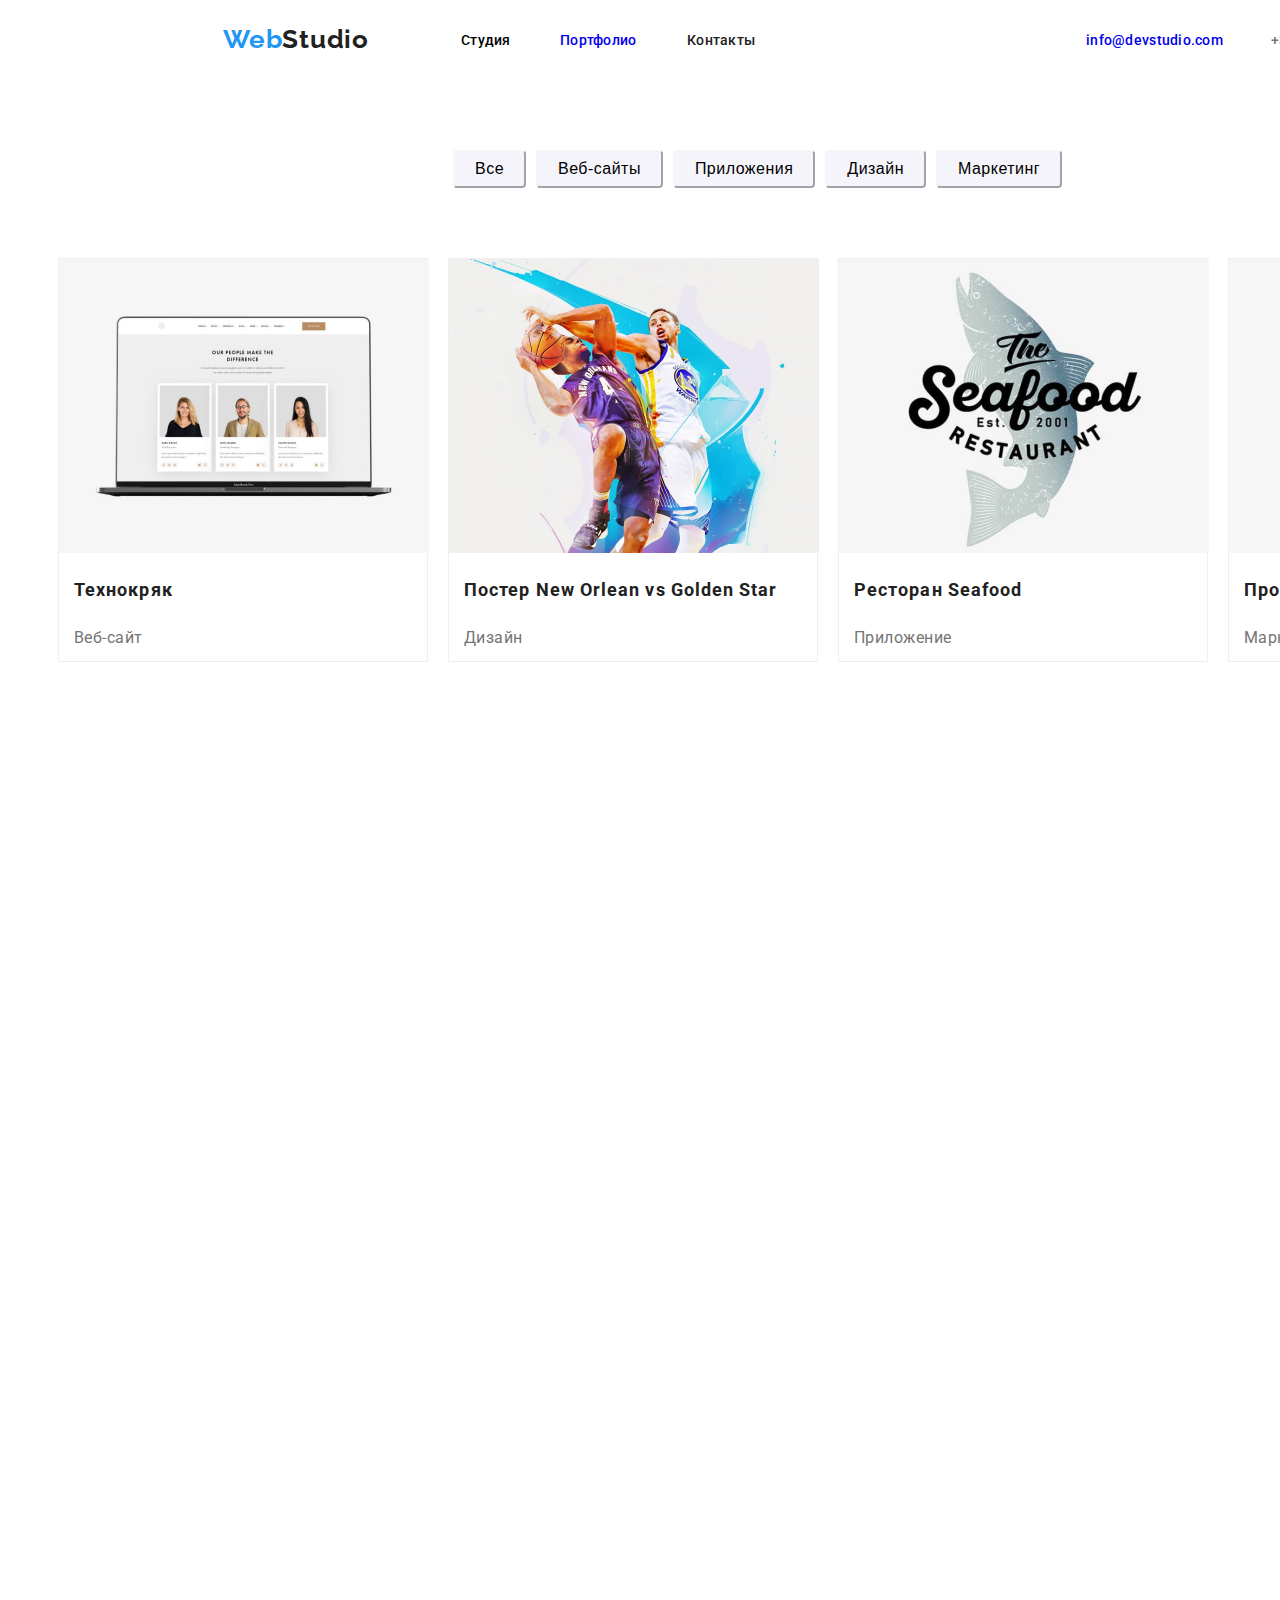
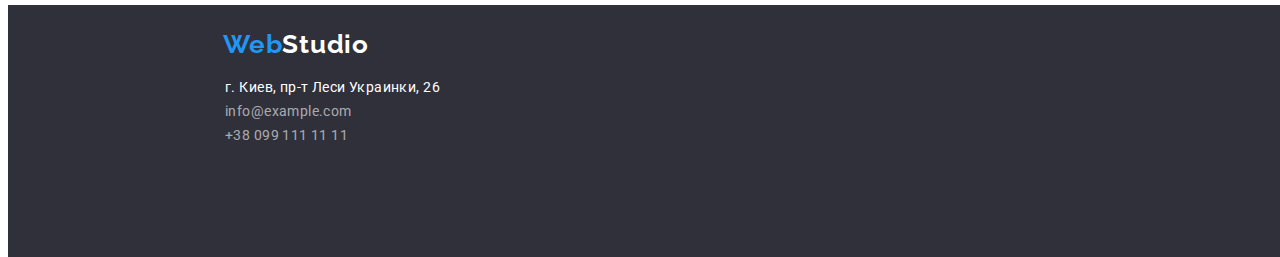
==== commit 172b00f6: "Add files via upload" ====
--- a/portfolio.html
+++ b/portfolio.html
@@ -17,14 +17,14 @@
         <nav>
             <a href="index.html" class="webstudio">Web<span class="say-no-to-inline-styles-black">Studio</span></a>
             <ul class="listfirst">
-                <li><a href="index.html" class="header-studio andhover bolder"  style="font-weight: 500;">Студия</a></li>
-                <li><a href="portfolio.html" class="header-contact-portfolio andhover bolder"  style="font-weight: 500;">Портфолио</a></li>
-                <li><a href="" class="header-contact andhover" style="font-weight: 500;">Контакты</a></li>
+                <li><a href="index.html" class="header-studio andhover bolder" >Студия</a></li>
+                <li><a href="portfolio.html" class="header-contact-portfolio andhover bolder" >Портфолио</a></li>
+                <li><a href="" class="header-contact andhover">Контакты</a></li>
             </ul>
         </nav>
         <ul class="listfirst">
-            <li><a href="mailto:info@devstudio.com" class="header-email">info@devstudio.com</a></li>
-            <li><a href="tel:+380961111111" class="header-phone">+38 096 111 11 11</a></li>
+            <li><a href="mailto:info@devstudio.com" class="header-email andhover">info@devstudio.com</a></li>
+            <li><a href="tel:+380961111111" class="header-phone andhover">+38 096 111 11 11</a></li>
         </ul>
     </header>
     
--- a/styles/styles.css
+++ b/styles/styles.css
@@ -53,8 +53,6 @@
   font-size: 14px;
   line-height: 16px;
   letter-spacing: 0.02em;
-
-  color: var(--color-primary);
 }
 
 .header-contact-portfolio-index {
@@ -80,12 +78,14 @@
   top: 32px;
   text-decoration: none;
   font-style: normal;
-  font-weight: 500;
-  font-size: 14px;
-  line-height: 16px;
-  letter-spacing: 0.02em;
-
-  color: #212121;
+  font-size: 14px;
+  line-height: 16px;
+  letter-spacing: 0.02em;
+
+  color: #212121;
+}
+.bolder {
+  font-weight: bold;
 }
 .andhover:hover {
   color: var(--color-primary);
@@ -126,12 +126,12 @@
   padding-bottom: 0px;
 }
 .fblock-button {
+  font-family: Raleway;
   position: absolute;
   width: 200px;
   height: 50px;
   left: 700px;
   top: 380px;
-  background: var(--color-primary);
   box-shadow: 0px 4px 4px rgba(0, 0, 0, 0.15);
   border-radius: 4px;
   font-weight: bold;
@@ -140,6 +140,7 @@
   letter-spacing: 0.06em;
   color: #ffffff;
   cursor: pointer;
+  background-color: var(--color-primary);
 }
 /* 2й блок. тезисы + чем занимаемся */
 .sblockmain {
@@ -353,8 +354,6 @@
   font-size: 14px;
   line-height: 16px;
   letter-spacing: 0.02em;
-
-  color: var(--color-primary);
 }
 .header-contact {
   position: absolute;
@@ -381,9 +380,6 @@
   font-size: 14px;
   line-height: 16px;
   letter-spacing: 0.02em;
-}
-.header-email:hover {
-  color: var(--color-primary);
 }
 .header-phone {
   position: absolute;
@@ -437,9 +433,7 @@
 .button:hover {
   background-color: var(--color-primary);
 }
-.button1 {
-  background: var(--color-primary);
-}
+
 /* stuff */
 .stuffmain {
   width: 1600px;
